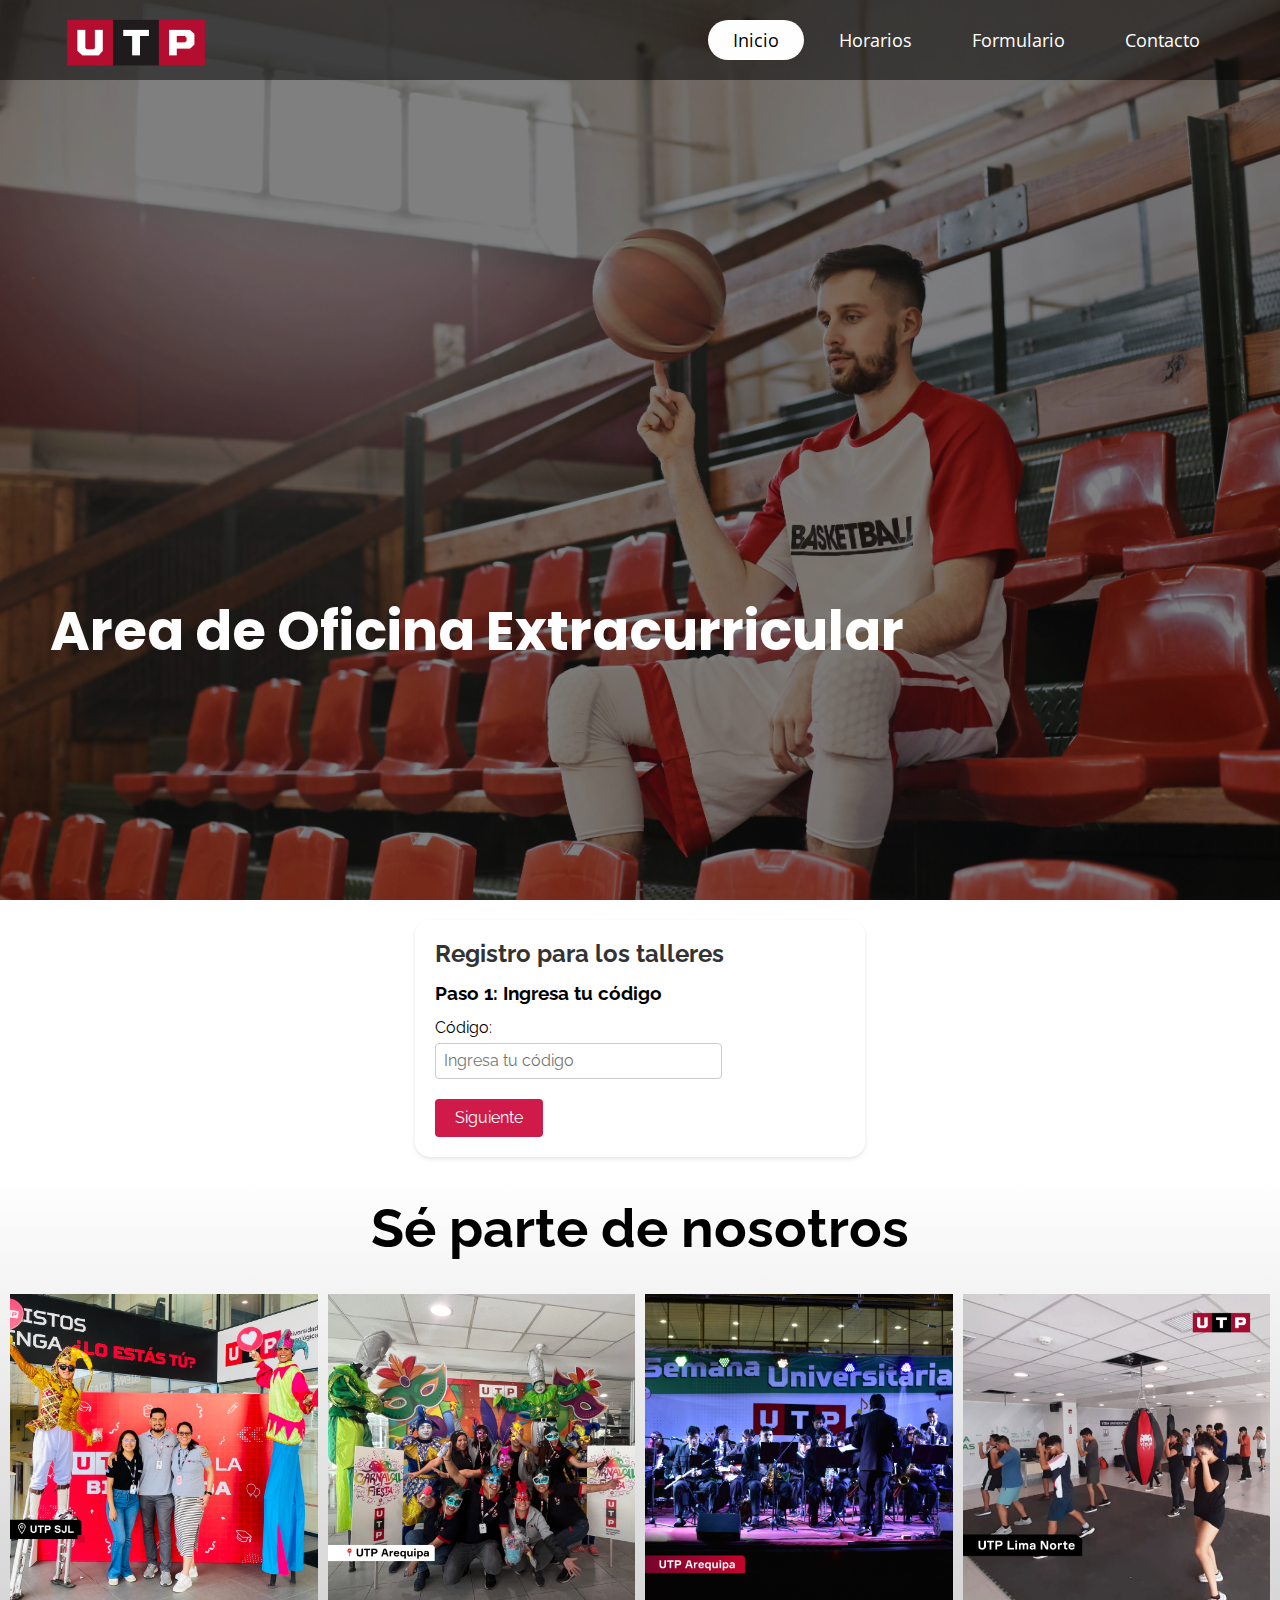
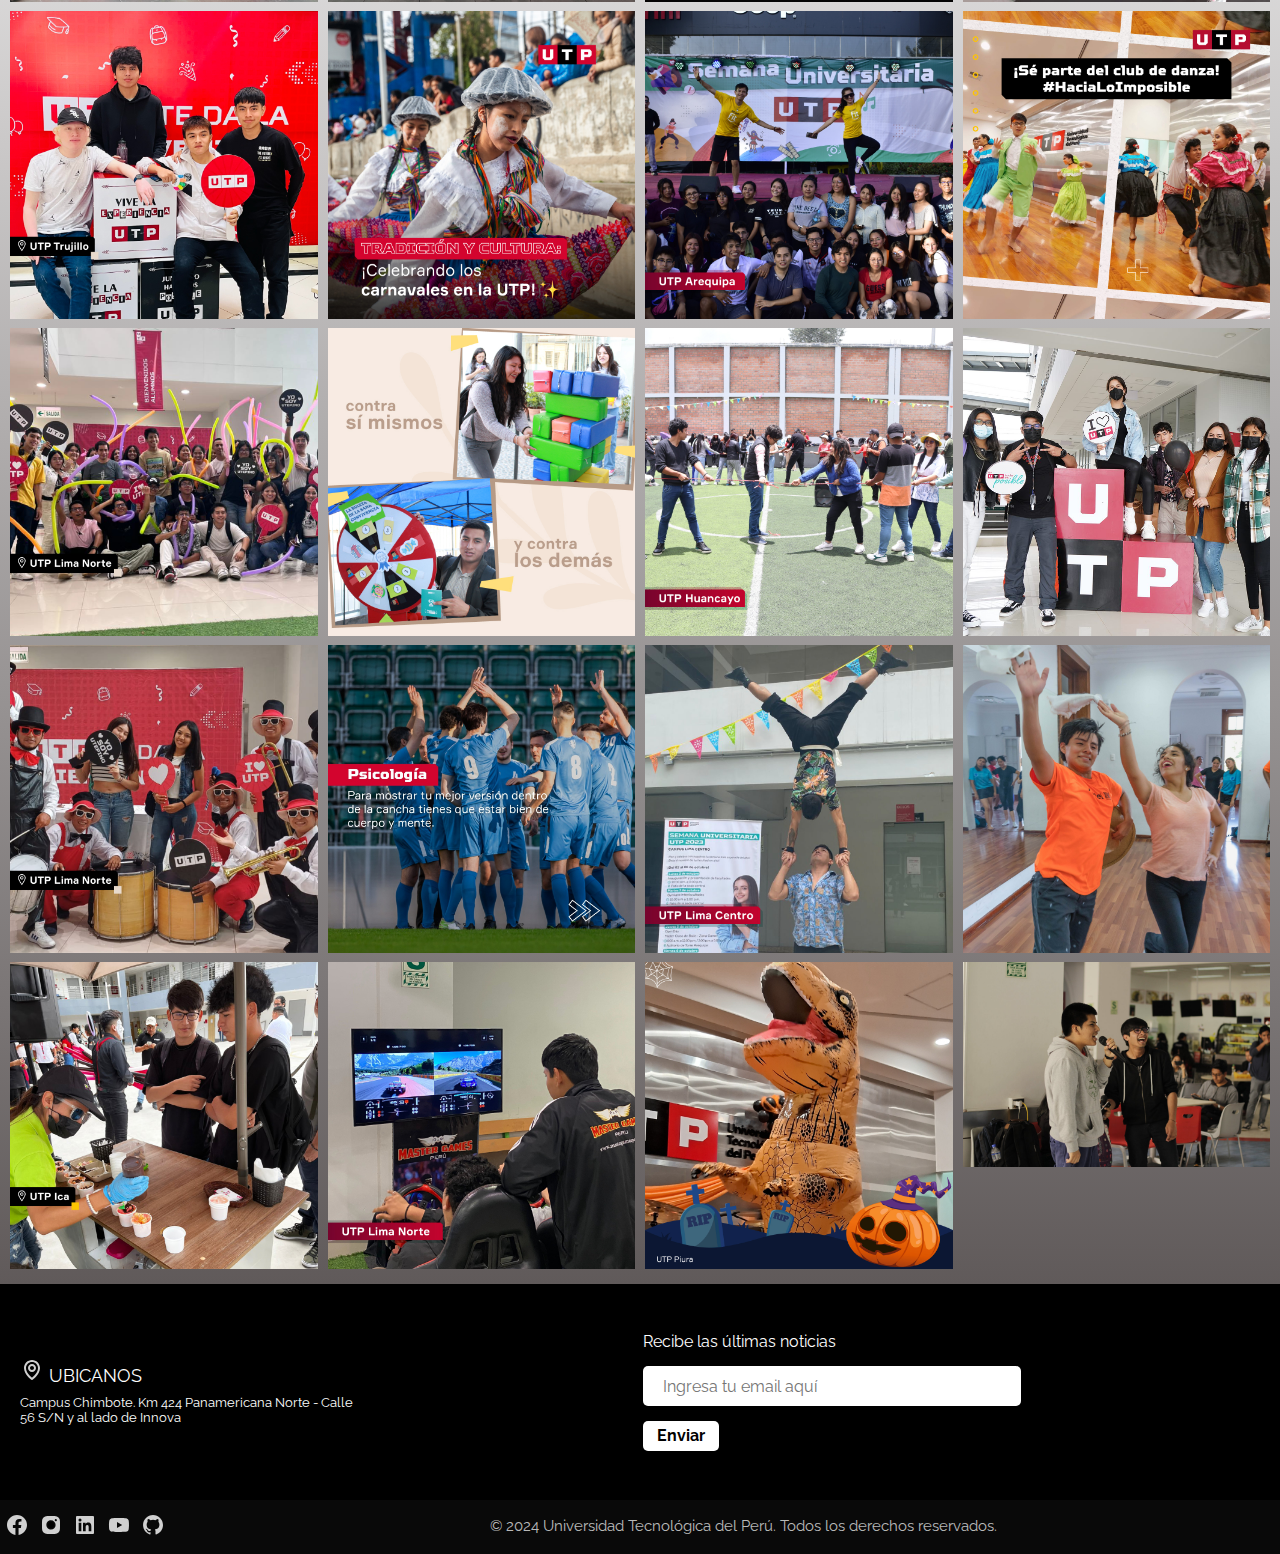
==== formulario.html @ 95f2396d "Galeria" ====
<!DOCTYPE html>
<html lang="es">
  <head>
    <meta charset="UTF-8" />
    <meta name="viewport" content="width=device-width, initial-scale=1.0" />
    <title>Formulario</title>
    <link rel="stylesheet" href="./css/normalize.css" />
    <link rel="stylesheet" href="./css/style.css" />
  </head>
  <body>
    <header>
        <section class="navegacion">
            <div class="logo">
                <img src="img-nav/logo.png" alt="Logo">
            </div>

            <div class="hamburger">
                <div class="line"></div>
                <div class="line"></div>
                <div class="line"></div>
            </div>

            <nav class="nav-bar">
                <ul>
                    <li><a href="" class="active">Inicio</a></li>
                    <li><a href="">Horarios</a></li>
                    <li><a href="">Formulario</a></li>
                    <li><a href="">Contacto</a></li>
                </ul>
        </section>
        <section class="container-titulo">
            <h1 class="portada-titulo">Area de Oficina Extracurricular</h1>
        </section>
    </header>

    <section id="formulario">
      <div class="form-container">
        <h2>Registro para los talleres</h2>
        <form
          id="form"
          action="#"
          method="post"
          onsubmit="event.preventDefault(); alEnviar();"
        >
          <div class="form-step" id="step1">
            <h3>Paso 1: Ingresa tu código</h3>
            <div class="input-container">
              <label for="Codigo">Código:</label>
              <input
                type="text"
                id="Codigo"
                title="Codigo de Estudiante"
                name="Codigo"
                placeholder="Ingresa tu código"
                required
              />
            </div>
            <div class="button-container">
              <!-- Botón de regresar oculto en el primer paso -->
              <button type="button" style="display: none">Regresar</button>
              <button type="button" onclick="siguientePaso(1)">Siguiente</button>
            </div>
          </div>
          <div class="form-step" id="step2">
            <h3>Paso 2: Ingresa tus datos personales</h3>
            <div class="input-container">
              <label for="nombre">Nombre:</label>
              <input
                type="text"
                id="nombre"
                name="Nombre"
                placeholder="Escribe tu nombre"
                required
              />
            </div>
            <div class="input-container">
              <label for="apellido">Apellido:</label>
              <input
                type="text"
                id="apellido"
                name="Apellido"
                placeholder="Escribe tu apellido"
                required
              />
            </div>
            <div class="input-container">
              <label for="numero">Número:</label>
              <input
                type="number"
                name="numero"
                id="numero"
                placeholder="Ejemplo: 999999999"
                required
              />
            </div>
            <div class="button-container">
              <button type="button" onclick="pasoAnterior(2)">Regresar</button>
              <button type="button" onclick="siguientePaso(2)">Siguiente</button>
            </div>
          </div>
          <div class="form-step" id="step3">
            <h3>Paso 3: Selecciona un taller</h3>
            <div class="input-container">
              <label for="taller">Seleccione un taller:</label>
              <select id="taller" name="talleres" required>
                <option value="taller1">Taller Cultural</option>
                <option value="taller2">Taller Deportivo</option>
              </select>
            </div>
            <div class="button-container">
              <button type="button" onclick="pasoAnterior(3)">Regresar</button>
              <button type="submit">Enviar</button>
            </div>
          </div>
          <p id="enviado-msg" class="enviado-msg">
            ¡Formulario enviado correctamente!
          </p>
        </form>
      </div>
    </section>

    <section class="galeria">
        <div class="galeria-titulo">
            <h2>Sé parte de nosotros</h2>
        </div>
        <div class="row">
            <div class="column">
                <img src="./galeria/imagen1.jpg" alt="imagen 1">
                <img src="./galeria/imagen2.jpg" alt="imagen 1">
                <img src="./galeria/imagen3.jpg" alt="imagen 1">
                <img src="./galeria/imagen4.jpg" alt="imagen 1">
                <img src="./galeria/imagen5.jpg" alt="imagen 1">
            </div>
            <div class="column">
                <img src="./galeria/imagen6.jpg" alt="imagen 1">
                <img src="./galeria/imagen7.jpg" alt="imagen 1">
                <img src="./galeria/imagen8.jpg" alt="imagen 1">
                <img src="./galeria/imagen9.jpg" alt="imagen 1">
                <img src="./galeria/imagen10.jpg" alt="imagen 1">
            </div>
            <div class="column">
                <img src="./galeria/imagen11.jpg" alt="imagen 1">
                <img src="./galeria/imagen12.jpg" alt="imagen 1">
                <img src="./galeria/imagen13.jpg" alt="imagen 1">
                <img src="./galeria/imagen14.jpg" alt="imagen 1">
                <img src="./galeria/imagen15.jpg" alt="imagen 1">
            </div>
            <div class="column">
                <img src="./galeria/imagen16.png" alt="imagen 1">
                <img src="./galeria/imagen17.jpg" alt="imagen 1">
                <img src="./galeria/imagen18.jpg" alt="imagen 1">
                <img src="./galeria/imagen19.jpg" alt="imagen 1">
                <img src="./galeria/imagen20.jpg" alt="imagen 1">
            </div>
        </div>
    </section>

    <footer class="footer-utp">
        <div class="footer-seccion1">
            <div class="footer-ubicanos">
                <h2>
                    <img src="./iconos/bx-map.svg" alt="ubicanos-logo">
                    UBICANOS
                </h2>
                <p>
                    Campus Chimbote. Km 424 Panamericana Norte - Calle 56 S/N y al lado de Innova
                </p>
            </div>
            <div class="footer-email">
                <form class="footer-form">
                    <p>Recibe las últimas noticias</p>
                    <input type="email" id="email" placeholder="Ingresa tu email aquí">
                    <button type="submit">Enviar</button>
                </form>
            </div>
        </div>
        <div class="footer-seccion2">
            <div class="footer-iconos">
                <ul>
                    <li><a href=""><img src="./iconos/facebook.svg" alt="icono-facebook"></a></li>
                    <li><a href=""><img src="./iconos/instagram.svg" alt="icono-instagram"></a></li>
                    <li><a href=""><img src="./iconos/linkedin.svg" alt="icono-linkedin"></a></li>
                    <li><a href=""><img src="./iconos/youtube.svg" alt="icono-youtube"></a></li>
                    <li><a href=""><img src="./iconos/github.svg" alt="icono-github"></a></li>
                </ul>
            </div>
            <div class="footer-copy">
                <p>© 2024 Universidad Tecnológica del Perú. Todos los derechos reservados.</p>
            </div>
        </div>
    </footer>
    <script src="./js/form.js"></script>
  </body>
</html>
---- css/style.css ----
@import url("https://fonts.googleapis.com/css2?family=Open+Sans:ital,wght@0,300..800;1,300..800&family=Poppins:ital,wght@0,100;0,200;0,300;0,400;0,500;0,600;0,700;0,800;0,900;1,100;1,200;1,300;1,400;1,500;1,600;1,700;1,800;1,900&family=Raleway:ital,wght@0,100..900;1,100..900&display=swap");

* {
  margin: 0;
  padding: 0;
  box-sizing: border-box;
  list-style: none;
  text-decoration: none;
  font-family: "Raleway", sans-serif;
}

/************************ NAVEGACION *********************************/

header {
  background-image: url(../img-nav/portada.jpg);
  background-size: cover;
  background-position: center;
  box-shadow: inset 0 0 0 1000px rgba(0, 0, 0, 0.5);
  width: 100%;
  height: 100vh;
}

.navegacion {
  width: 100%;
  height: 80px;
  background-color: rgba(0, 0, 0, 0.5);
  display: flex;
  align-items: center;
  justify-content: space-between;
  padding: 0 50px;
}

.navegacion .logo img {
  width: 150px;
  margin-top: 10px;
  margin-left: 10px;
}

.hamburger {
  display: none;
}

.nav-bar ul {
  display: flex;
}

.nav-bar ul li a {
  font-family: "Open Sans", sans-serif;
  display: block;
  color: #fefefe;
  font-size: 18px;
  padding: 10px 25px;
  border-radius: 50px;
  transition: 0.2s;
  margin: 0 5px;
}

.nav-bar ul li a:hover {
  background-color: #fefefe;
  color: black;
}

.nav-bar ul li a.active {
  background-color: #fefefe;
  color: black;
}

/************************ PORTADA *********************************/

.container-titulo {
  width: 100%;
  padding: 520px 50px 0 50px;
}

.portada-titulo {
  font-family: "Poppins", sans-serif;
  color: #fefefe;
  font-size: 54px;
  font-weight: bold;
  margin: 0;
}

/************************ CONOCENOS *********************************/

.conocenos {
  background-color: #151414;
  width: 100%;
  height: 100vh;
}

.conocenos-titulo {
  width: 90%;
  height: 120px;
  color: #fefefe;
  font-size: 54px;
  font-weight: bold;
  margin: 0 auto;
  text-align: center;
  padding: 20px 0;
}

.conocenos-container {
  width: 90%;
  height: calc(100vh - 200px);
  margin: 30px auto 0 auto;
  background-color: #fefefe;
  border-radius: 0 60px 0 0;
  display: flex;
}

.conocenos-image {
  width: 50%;
  height: 100%;
  background-image: url(../img-presentacion/vida.jpg);
  background-size: cover;
  background-position: center;
}

.conocenos-descripcion {
  width: 50%;
  height: 100%;
  border-radius: inherit;
  display: flex;
  flex-direction: column;
  justify-content: space-evenly;
}

.descripcion-container {
  width: 90%;
  max-width: 600px;
  height: 30%;
  max-height: 165px;
  margin: 0 auto;
  position: relative;
  flex-direction: column;
  justify-content: start;
}

.desc-container-1 {
  width: 80%;
  height: 120px;
  margin: 0 auto;
  background-color: #911315;
  border-radius: 0 60px 0 0;
}

.desc-container-1 h3 {
  color: #fefefe;
  font-size: 36px;
  font-weight: bold;
  margin: 0;
  padding: 40px 0;
  text-align: center;
}

.desc-container-2 {
  width: 217px;
  height: 40px;
  background-color: #000000;
  border-radius: 60px 0 0 0;
  position: absolute;
  right: 10px;
  bottom: 25px;
}

.desc-container-2 h4 {
  text-align: center;
  font-size: 24px;
  color: #fefefe;
  padding-top: 8px;
  font-weight: 300;
}

.descripcion-parrafo {
  width: 90%;
  height: 60%;
  margin: 0 auto;
  font-size: 25px;
  text-align: center;
  padding: 040px;
  display: flex;
  align-items: center;
}

/************************ VIDA UTP *********************************/
.vida-utp {
  background-color: #ececec;
  width: 100%;
  height: 100vh;
}

.vida-utp__titulo {
  width: 80%;
  height: 120px;
  color: #000000;
  font-size: 54px;
  font-weight: bold;
  margin: 0 auto;
  text-align: center;
  padding: 20px 0;
}

.vida-utp__container {
  width: 80%;
  height: calc(100vh - 180px);
  margin: 20px auto 0 auto;
  background-color: #fefefe;
  display: flex;
  flex-wrap: wrap;
  flex-grow: 1;
}

.cont-principal {
  flex-basis: 50%;
  height: 50%;
}

.vida-utp__c1 {
  background-image: url(../img-presentacion/futbol.jpg);
  background-size: cover;
  background-position: top;
  display: flex;
  justify-content: center;
  align-items: end;
}

.vida-utp__c2 {
  padding: 0 40px;
  display: flex;
  flex-direction: column;
  justify-content: center;
  align-items: center;
  gap: 20px;
}

.vida-utp__c2 p {
  text-align: center;
  line-height: 1.5;
}

.vida-utp__c2 a {
  background-color: #911315;
  border-radius: 50px;
  color: #fefefe;
  padding: 15px;
}

.vida-utp__c3 {
  padding: 0 40px;
  display: flex;
  flex-direction: column;
  justify-content: center;
  align-items: center;
  gap: 20px;
}

.vida-utp__c3 p {
  text-align: center;
  line-height: 1.5;
}

.vida-utp__c3 a {
  background-color: #000000;
  border-radius: 50px;
  color: #fefefe;
  padding: 15px;
}

.vida-utp__c4 {
  background-image: url(../img-presentacion/estudiantes.jpg);
  background-size: cover;
  background-position: center;
  display: flex;
  justify-content: center;
  align-items: end;
}

.vida-utp__box {
  width: 60%;
  height: 80px;
  background-color: rgba(0, 0, 0, 0.72);
}

.vida-utp__box p {
  color: #fefefe;
  font-weight: bold;
  text-align: center;
  padding: 20px 0;
  text-transform: uppercase;
}

/************************NOTICIAS****************************************/
.noticias{
  background-color: #911315;
  width: 100%;
  height: 70vh;
  display: flex;
  justify-content: center;
  align-items: center;
}

.noticias-container{
  width: 80%;
  height: 80%;
  background-color: #fefefe;
  display: flex;
}

.noticias-texto{
  width: 40%;
  height: 100%;
  padding: 40px;
  display: flex;
  flex-direction: column;
  justify-content: center;
  align-items: center;
  gap: 20px;
}

.noticias-texto h2{
  color: #000000;
  font-size: 36px;
  font-weight: bold;
  text-align: center;
  margin: 0;
}

.noticias-texto p{
  color: #525252;
  font-size: 15px;
  text-align: center;
}

.noticias-slider{
  width: 60%;
  height: 100%;
  display: flex;
  justify-content: center;
  align-items: center;
  overflow: hidden;
  box-shadow: 0 0 10px #a8a8a8;
  overflow: hidden;
}

.slider-container{
  width: 100%;
  height: auto;
  background-color: #13917c;
  animation: slide 8s infinite linear;
}

.slider-container ul{
  display: flex;
  padding: 0;
  width: 200%;
}

.slider-container li{
  list-style: none;
  width: 100%;
}

.slider-container img{
  width: 100%;
  height: 100%;
}

/************************ FOOTER *********************************/

.footer-utp{
  background-color: #000000;
  width: 100%;
  height: 30vh;
}

.footer-seccion1{
  width: 100%;
  height: 80%;
  display: flex;
}

.footer-ubicanos{
  width: 30%;
  height: 100%;
  color: #fefefe;
  display: flex;
  flex-direction: column;
  justify-content: center;
  padding: 0 30px 0 20px;
  gap: 10px;
}

.footer-ubicanos h2{
  font-size: 18px;
  font-weight: 400;
}

.footer-ubicanos p{
  font-size: 13px;
}

.footer-email{
  width: 70%;
  height: 100%;
}

.footer-form{
  margin: 0 auto;
  width: 60%;
  height: 100%;
  display: flex;
  flex-direction: column;
  justify-content: center;
  gap: 15px;
  padding: 0 80px;
}

.footer-form p{
  color: #fefefe;
}

.footer-form input{
  width: 100%;
  height: 40px;
  border: none;
  outline: none;
  border-radius: 5px;
  padding: 0 20px;
}

.footer-form button{
  width: 20%;
  height: 30px;
  border: none;
  outline: none;
  border-radius: 5px;
  background-color: #ffffff;
  color: #000000;
  font-weight: bold;
}

.footer-seccion2{
  width: 100%;
  height: 20%;
  background-color: #090909;
  display: flex;
  align-items: center;
}

.footer-seccion2 ul{
  display: flex;
}

.footer-seccion2 ul li{
  margin: 0 5px;
}

.footer-copy{
  color: #fefefebb;
  font-size: 15px;
  padding-left: 25%;
}

/************************FORMULARIO*********************************/
.body-form {
  font-family: 'Libre Franklin', sans-serif;
  margin: 0;
  padding: 0;
  background-color: #f0f0f0;
  background-image: url('https://api-dev.utpxpedition.com/new-vi-drupal/sites/default/files/home/bg02.jpg');
  background-size: cover;
}

#formulario {
  padding: 20px;
}

.form-container {
  max-width: 450px;
  margin: 0 auto;
  background-color: #fff;
  border-radius: 15px;
  padding: 20px;
  box-shadow: 0 2px 4px rgba(0, 0, 0, 0.1);
}

.form-container h2 {
  color: #333;
  margin-bottom: 15px;
}

.form-step {
  display: none;
}

.form-step h3{
  margin-bottom: 15px;
}

.input-container {
  margin-bottom: 20px;
}

.input-container label {
  display: block;
  margin-bottom: 5px;
}

.input-container input[type="text"],
.input-container input[type="number"],
select {
  width: 70%;
  padding: 8px;
  border: 1px solid #ccc;
  border-radius: 4px;
  box-sizing: border-box;
}

.button-container button {
  background-color: #D01A49;
  color: #fff;
  border: none;
  padding: 10px 20px;
  border-radius: 4px;
  cursor: pointer;
}

.button-container button:hover {
  background-color: #d7c1a3;
  color : #000000;
}

.form-step:first-child {
  display: block;
}

/* Mostrar el mensaje de enviado */
#enviado-msg {
  display: none;
  color: rgb(49, 155, 0);
  font-weight: bold;
  margin-top: 20px;
}

.imagen-debajo {
  display: block;
  margin-top: 20px;
  float: left; 
  clear: both; 
  width: 420px;
  height: auto;
}

/***********************GALERIA*********************************/
.galeria{
  background: linear-gradient(to bottom, white, rgb(96, 90, 90));
}

.galeria-titulo{
  color: #000000;
  font-size: 36px;
  font-weight: bold;
  text-align: center;
  margin: 0;
  padding: 20px 0;

}

.column img{
  width: 100%;
  margin-top: 5px;
}

.row{
  display: flex;
  flex-wrap: wrap;
  padding: 5px;
}

.column{
  flex: 25%;
  padding: 5px;
}

/************************ MEDIA QUERIES *********************************/

@media screen and (max-width: 1320px) {
  .navegacion {
    padding: 0 50px;
  }

  .desc-container-1 h3 {
    font-size: 30px;
  }

  .desc-container-2 h4 {
    font-size: 20px;
  }

  .descripcion-parrafo {
    font-size: 20px;
  }

  .desc-container-1 {
    height: 100px;
  }

  .desc-container-2 {
    height: 35px;
    bottom: 35px;
  }
}

@media screen and (max-width: 1100px) {
  .navegacion {
    padding: 0 30px;
  }

  .portada-titulo {
    font-size: 45px;
  }

  .conocenos-image {
    display: none;
  }

  .conocenos-descripcion {
    flex-grow: 1;
  }

  .conocenos-container {
    background-image: url(../img-presentacion/vida.jpg);
    background-size: cover;
    background-position: center;
    box-shadow: inset 0 0 0 1000px rgba(0, 0, 0, 0.4);
  }

  .desc-container-1 {
    background-color: #dddddd;
  }

  .desc-container-1 h3 {
    color: #000000;
  }

  .descripcion-parrafo {
    color: #ffffff;
    font-weight: 500;
    line-height: 1.5;
    background-color: rgba(0, 0, 0, 0.6);
    height: 40%;
  }
}

@media screen and (max-width: 900px) {
  .hamburger {
    display: block;
    cursor: pointer;
  }

  .hamburger .line {
    width: 30px;
    height: 3px;
    background-color: #fefefe;
    margin: 6px 0;
  }

  .nav-bar {
    height: 0;
    position: absolute;
    top: 80px;
    left: 0;
    right: 0;
    width: 100vw;
    background-color: #11101b;
    transition: 0.2s;
    overflow: hidden;
  }

  .nav-bar.active {
    height: 450px;
  }

  .nav-bar ul {
    display: block;
    width: fit-content;
    margin: 80px auto 0 auto;
    text-align: center;
    transition: 0.5s;
    opacity: 0;
  }

  .nav-bar.active ul {
    opacity: 1;
  }

  .nav-bar ul li a {
    margin-bottom: 12px;
  }

  .portada-titulo {
    font-size: 36px;
    text-align: center;
    margin: 0;
  }

  .vida-utp__box p {
    font-size: 13px;
  }

  .vida-utp {
    height: 100%;
    min-height: 200vh;
    padding-bottom: 50px;
  }

  .vida-utp__container {
    display: flex;
    flex-direction: column;
    flex-wrap: nowrap;
    background-color: #ececec;
    min-height: 100vh;
  }

  .vida-utp__container div:nth-child(1) {
    order: 1;
    height: 400px;
  }
  .vida-utp__box {
    max-height: 80px;
    margin-top: 300px;
  }
  .vida-utp__container div:nth-child(2) {
    order: 2;
    background-color: white;
    height: 60%;
    padding: 50px 0;
  }
  .vida-utp__container div:nth-child(3) {
    order: 4;
    background-color: white;
    height: 60%;
    padding: 40px 0;
  }
  .vida-utp__container div:nth-child(4) {
    order: 3;
    margin-top: 50px;
  }

  .column{
    flex: 50%;
  }
}

@media screen and (max-width: 768px) {
  .portada-titulo {
    font-size: 26px;
    margin: 0;
    text-align: center;
  }

  .conocenos-titulo {
    font-size: 45px;
    padding: 40px 0;
  }

  .descripcion-parrafo {
    font-size: 18px;
  }
}

@media screen and (max-width: 600px) {
  .form-container {
      padding: 10px;
  }

  .input-container {
      margin-bottom: 15px;
  }

  .button-container {
    display: flex;
      width: 70px;
      gap: 15px;

  }
}

@media screen and (max-width: 412px) {
  
  header {
    background-position: calc(50% - 50px) center;
  }

  .navegacion .logo img {
    width: 120px;
  }

  .navegacion {
    padding: 0 20px;
  }

  .portada-titulo {
    font-size: 35px;
  }

  .container-titulo {
    padding: 350px 25px;
  }

  .conocenos-titulo {
    font-size: 30px;
    height: 100px;
  }

  .descripcion-parrafo {
    min-height: 350px;
  }

  .desc-container-1 {
    height: 90px;
  }

  .desc-container-1 h3 {
    font-size: 20px;
  }

  .desc-container-2 {
    bottom: 45px;
    width: 150px;
  }

  .column{
    flex: 100%;
  }

  /* 
  .conocenos-container {
    width: 90%;
    height: calc(100vh - 200px);
    margin: 30px auto 0 auto;
    background-color: #fefefe;
    border-radius: 0 60px 0 0;
    display: flex;
  }
  
  .conocenos-image {
    width: 50%;
    height: 100%;
    background-image: url(img-presentacion/vida.jpg);
    background-size: cover;
    background-position: center;
  }
  
  .conocenos-descripcion {
    width: 50%;
    height: 100%;
    border-radius: inherit;
    display: flex;
    flex-direction: column;
    justify-content: space-evenly;
  }
  
  .descripcion-container {
    width: 90%;
    max-width: 600px;
    height: 30%;
    max-height: 165px;
    margin: 0 auto;
    position: relative;
    flex-direction: column;
    justify-content: start;
  }
  
  .desc-container-1 {
    width: 80%;
    height: 120px;
    margin: 0 auto;
    background-color: #911315;
    border-radius: 0 60px 0 0;
  }
  
  .desc-container-1 h3 {
    color: #fefefe;
    font-size: 36px;
    font-weight: bold;
    margin: 0;
    padding: 40px 0;
    text-align: center;
  }
  
  .desc-container-2 {
    width: 217px;
    height: 40px;
    background-color: #000000;
    border-radius: 60px 0 0 0;
    position: absolute;
    right: 10px;
    bottom: 25px;
  }
  
  .desc-container-2 h4 {
    text-align: center;
    font-size: 24px;
    color: #fefefe;
    padding-top: 8px;
    font-weight: 300;
  }
  
  .descripcion-parrafo {
    width: 90%;
    height: 60%;
    margin: 0 auto;
    font-size: 25px;
    text-align: center;
    padding: 040px;
    display: flex;
    align-items: center;
  } */
}

@keyframes slide {
  0% {margin-left: 0%;}
  45% {margin-left: 0%;}

  50% {margin-left: -200%;}
  95% {margin-left: -200%;}
}
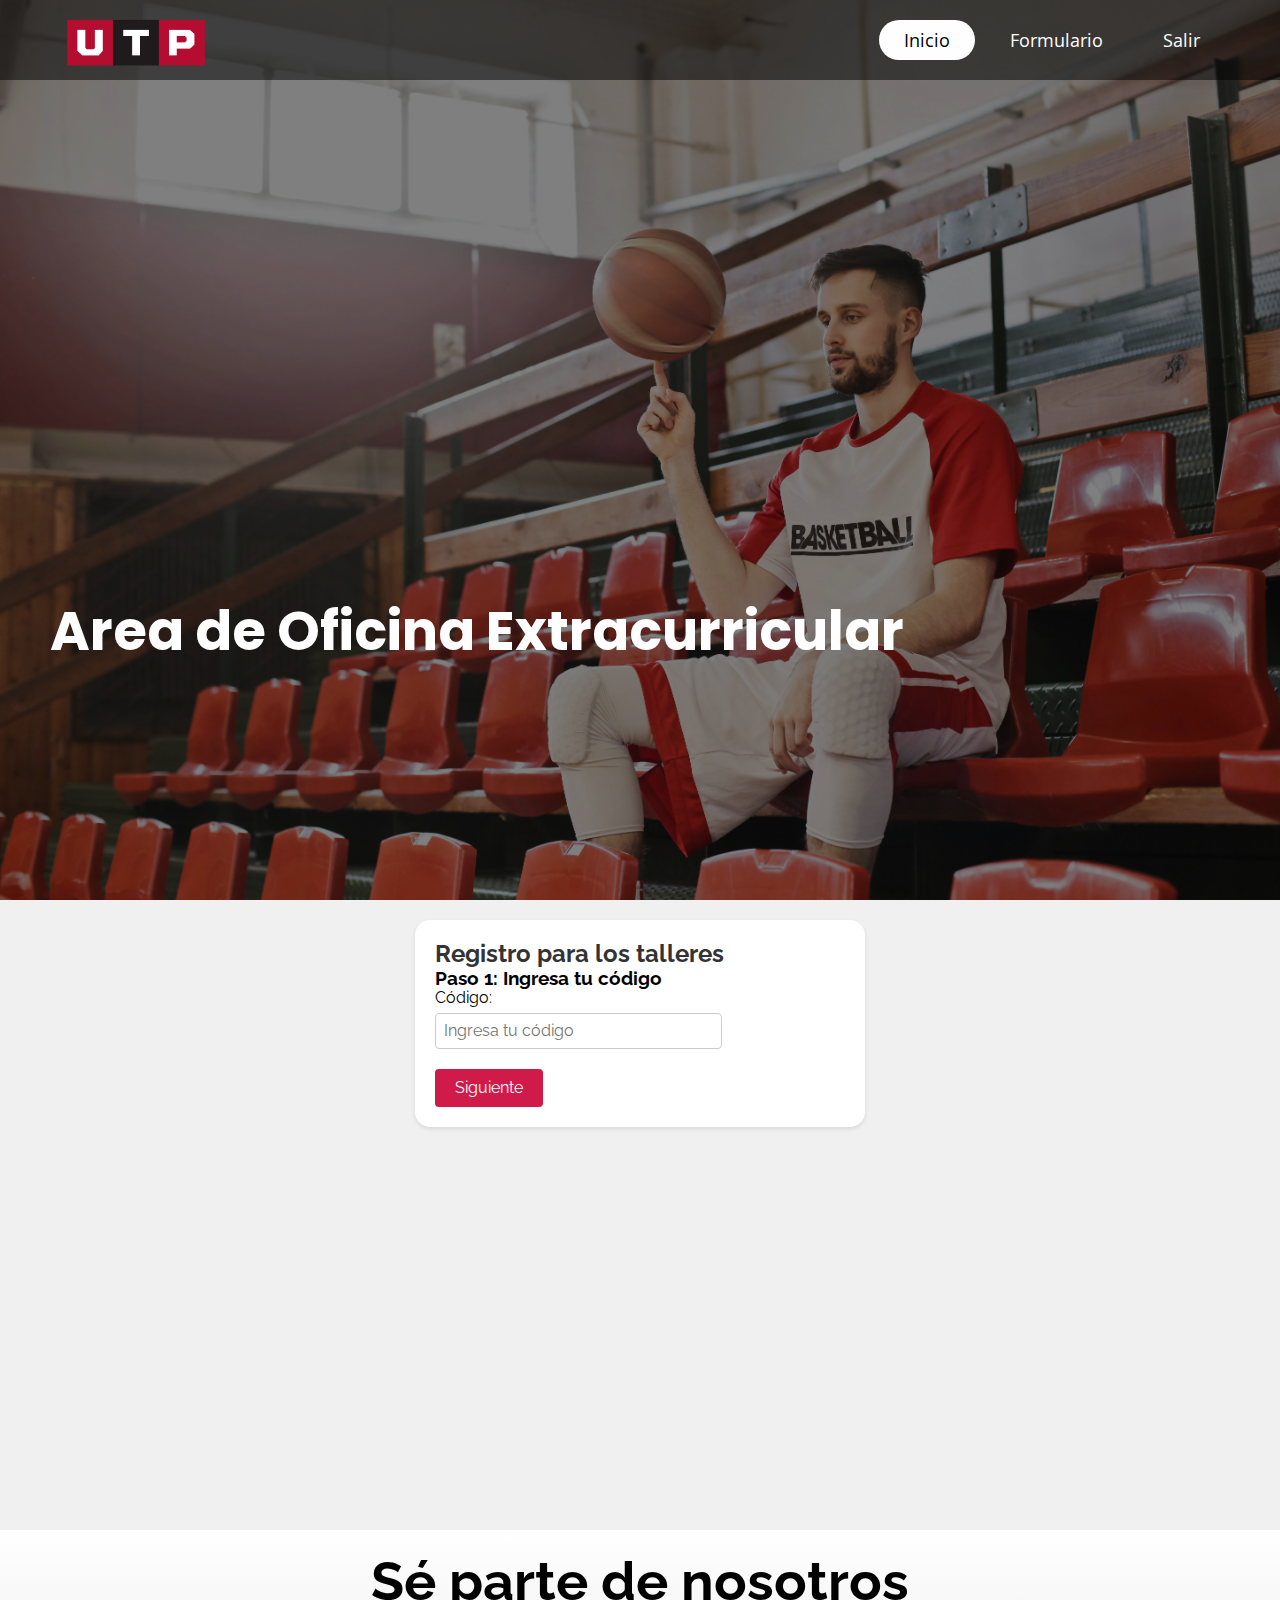
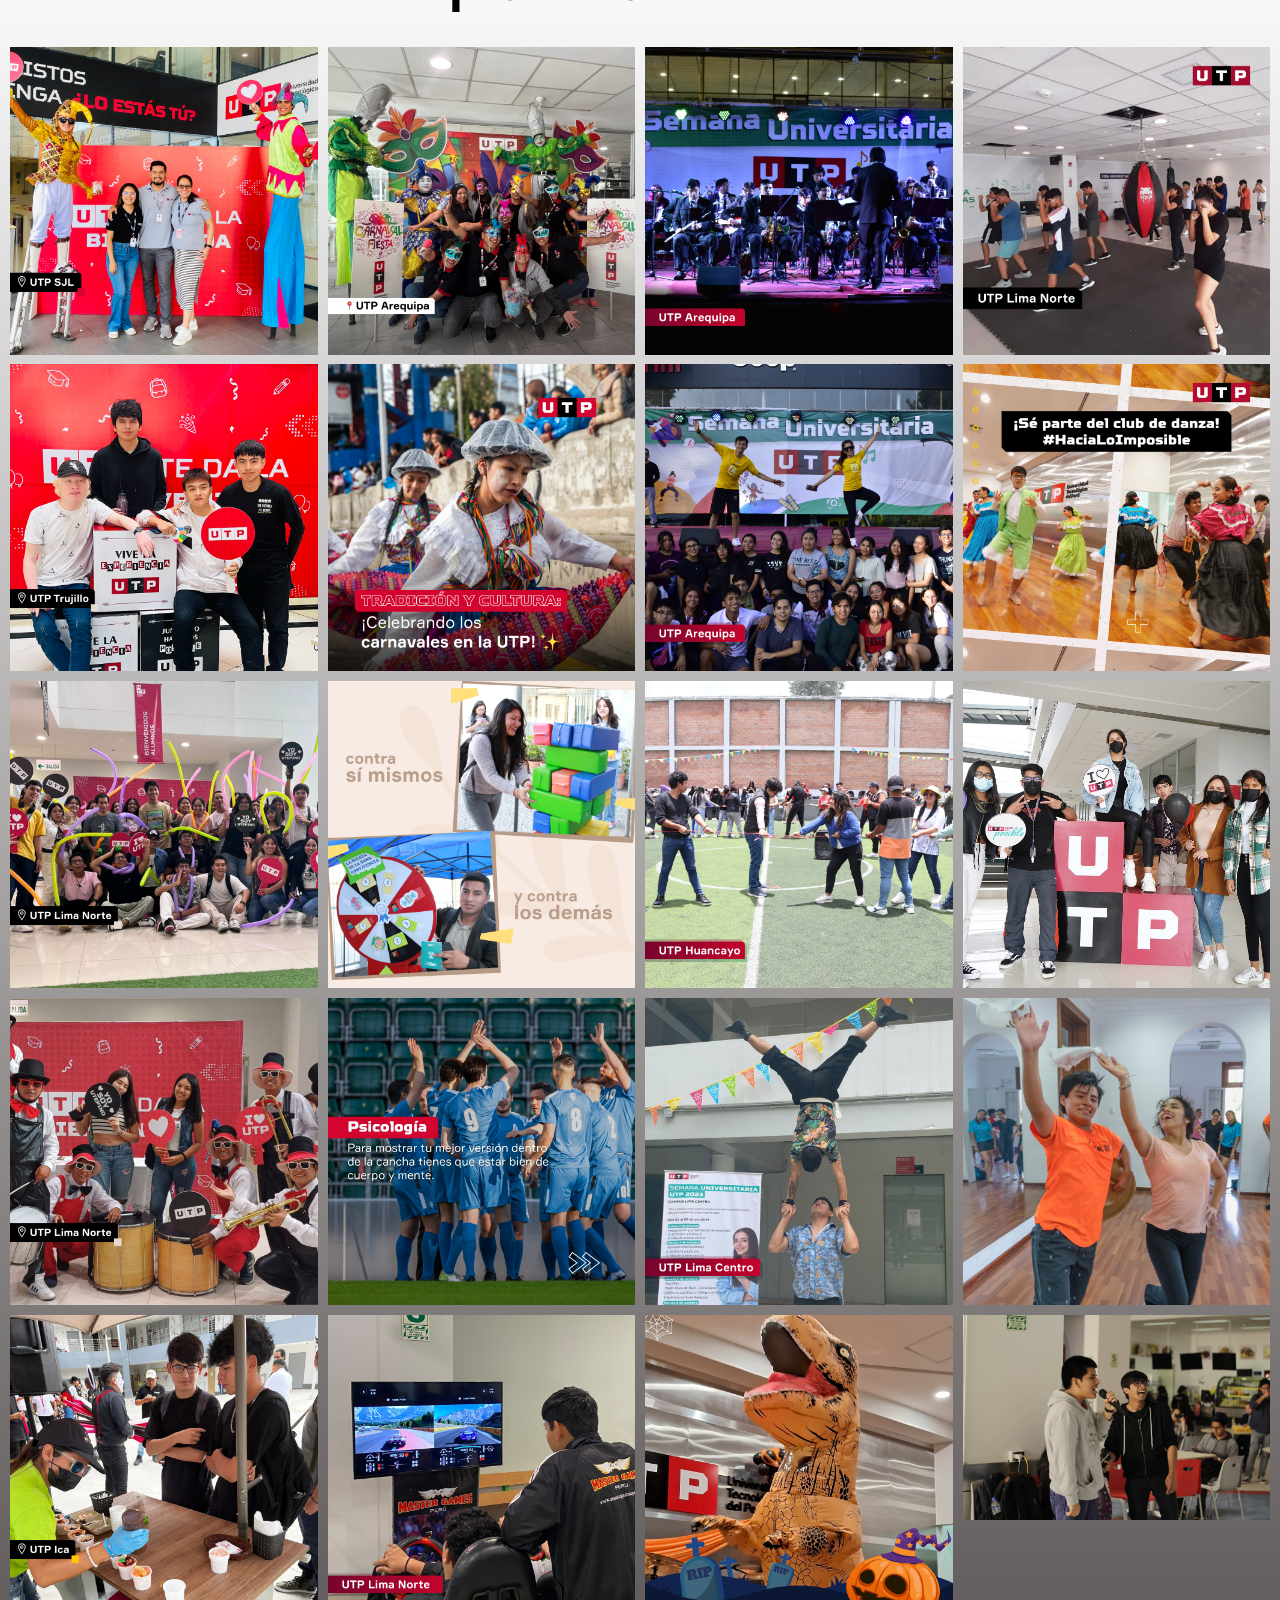
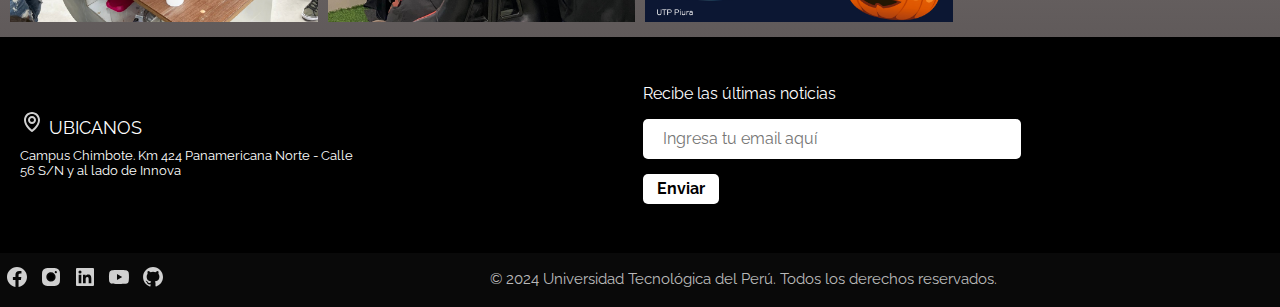
==== commit 32579aea: "Avance Nro 3" ====
--- a/formulario.html
+++ b/formulario.html
@@ -9,116 +9,96 @@
   </head>
   <body>
     <header>
-        <section class="navegacion">
-            <div class="logo">
-                <img src="img-nav/logo.png" alt="Logo">
-            </div>
+      <section class="navegacion">
+          <div class="logo">
+              <img src="img-nav/logo.png" alt="Logo">
+          </div>
 
-            <div class="hamburger">
-                <div class="line"></div>
-                <div class="line"></div>
-                <div class="line"></div>
-            </div>
+          <div class="hamburger">
+              <div class="line"></div>
+              <div class="line"></div>
+              <div class="line"></div>
+          </div>
 
-            <nav class="nav-bar">
-                <ul>
-                    <li><a href="" class="active">Inicio</a></li>
-                    <li><a href="">Horarios</a></li>
-                    <li><a href="">Formulario</a></li>
-                    <li><a href="">Contacto</a></li>
-                </ul>
-        </section>
-        <section class="container-titulo">
-            <h1 class="portada-titulo">Area de Oficina Extracurricular</h1>
-        </section>
+          <nav class="nav-bar">
+              <ul>
+                  <li><a href="principal.html" class="active">Inicio</a></li>
+                  <li><a href="formulario.html">Formulario</a></li>
+                  <li><a href="index.html">Salir</a></li>
+              </ul>
+      </section>
+      <section class="container-titulo">
+          <h1 class="portada-titulo">Area de Oficina Extracurricular</h1>
+      </section>
     </header>
-
-    <section id="formulario">
-      <div class="form-container">
-        <h2>Registro para los talleres</h2>
-        <form
-          id="form"
-          action="#"
-          method="post"
-          onsubmit="event.preventDefault(); alEnviar();"
-        >
-          <div class="form-step" id="step1">
-            <h3>Paso 1: Ingresa tu código</h3>
-            <div class="input-container">
-              <label for="Codigo">Código:</label>
-              <input
-                type="text"
-                id="Codigo"
-                title="Codigo de Estudiante"
-                name="Codigo"
-                placeholder="Ingresa tu código"
-                required
-              />
-            </div>
-            <div class="button-container">
-              <!-- Botón de regresar oculto en el primer paso -->
-              <button type="button" style="display: none">Regresar</button>
-              <button type="button" onclick="siguientePaso(1)">Siguiente</button>
-            </div>
+    <section class="formulario-registro">
+      <section id="formulario">
+          <div class="form-container">
+              <h2>Registro para los talleres</h2>
+              <form id="form" action="#" method="post" onsubmit="event.preventDefault(); validarFormulario();">
+                  <div class="form-step" id="step1">
+                      <h3>Paso 1: Ingresa tu código</h3>
+                      <div class="input-container">
+                          <label for="Codigo">Código:</label>
+                          <input type="text" id="Codigo" title="Código de Estudiante" name="Codigo" placeholder="Ingresa tu código" required>
+                          <span class="error-msg" id="errorCodigo"></span>
+                      </div>
+                      <div class="button-container">
+                          <button type="button" style="display: none;">Regresar</button>
+                          <button type="button" onclick="nextStep(1)">Siguiente</button>
+                      </div>
+                  </div>
+                  <div class="form-step" id="step2">
+                      <h3>Paso 2: Ingresa tus datos personales</h3>
+                      <div class="input-container">
+                          <label for="nombre">Nombre:</label>
+                          <input type="text" id="nombre" name="Nombre" placeholder="Escribe tu nombre" required>
+                          <span class="error-msg" id="errorNombre"></span>
+                      </div>
+                      <div class="input-container">
+                          <label for="apellido">Apellido:</label>
+                          <input type="text" id="apellido" name="Apellido" placeholder="Escribe tu apellido" required>
+                          <span class="error-msg" id="errorApellido"></span>
+                      </div>
+                      <div class="input-container">
+                          <label for="numero">Número:</label>
+                          <input type="text" name="numero" id="numero" placeholder="Ejemplo: 999999999" required>
+                          <span class="error-msg" id="errorNumero"></span>
+                      </div>
+                      <div class="button-container">
+                          <button type="button" onclick="previousStep(2)">Regresar</button>
+                          <button type="button" onclick="nextStep(2)">Siguiente</button>
+                      </div>
+                  </div>
+                  <div class="form-step" id="step3">
+                      <h3>Paso 3: Selecciona un taller</h3>
+                      <div class="input-container">
+                          <label for="taller">Seleccione un taller:</label>
+                          <select id="taller" name="talleres" required>
+                              <option value="taller1">Taller Cultural</option>
+                              <option value="taller2">Taller Deportivo</option>
+                          </select>
+                      </div>
+                      <div class="button-container">
+                          <button type="button" onclick="previousStep(3)">Regresar</button>
+                          <button type="submit">Enviar</button>
+                      </div>
+                  </div>
+              </form>
+              <p id="enviado-msg" class="enviado-msg" style="display:none;"><b>¡Formulario enviado correctamente!</b></p>
+              <div id="resumen" class="resumen" style="display:none;">
+                  <h3>Resumen de la Información</h3>
+                  <p><strong>Código:</strong> <span id="resumenCodigo"></span></p>
+                  <p><strong>Nombre:</strong> <span id="resumenNombre"></span></p>
+                  <p><strong>Correo:</strong> <span id="resumenCorreo"></span></p>
+                  <p><strong>Número:</strong> <span id="resumenNumero"></span></p>
+                  <p><strong>Taller:</strong> <span id="resumenTaller"></span></p>
+                  <p>Se enviará más información al correo.</p>
+              </div>
           </div>
-          <div class="form-step" id="step2">
-            <h3>Paso 2: Ingresa tus datos personales</h3>
-            <div class="input-container">
-              <label for="nombre">Nombre:</label>
-              <input
-                type="text"
-                id="nombre"
-                name="Nombre"
-                placeholder="Escribe tu nombre"
-                required
-              />
-            </div>
-            <div class="input-container">
-              <label for="apellido">Apellido:</label>
-              <input
-                type="text"
-                id="apellido"
-                name="Apellido"
-                placeholder="Escribe tu apellido"
-                required
-              />
-            </div>
-            <div class="input-container">
-              <label for="numero">Número:</label>
-              <input
-                type="number"
-                name="numero"
-                id="numero"
-                placeholder="Ejemplo: 999999999"
-                required
-              />
-            </div>
-            <div class="button-container">
-              <button type="button" onclick="pasoAnterior(2)">Regresar</button>
-              <button type="button" onclick="siguientePaso(2)">Siguiente</button>
-            </div>
-          </div>
-          <div class="form-step" id="step3">
-            <h3>Paso 3: Selecciona un taller</h3>
-            <div class="input-container">
-              <label for="taller">Seleccione un taller:</label>
-              <select id="taller" name="talleres" required>
-                <option value="taller1">Taller Cultural</option>
-                <option value="taller2">Taller Deportivo</option>
-              </select>
-            </div>
-            <div class="button-container">
-              <button type="button" onclick="pasoAnterior(3)">Regresar</button>
-              <button type="submit">Enviar</button>
-            </div>
-          </div>
-          <p id="enviado-msg" class="enviado-msg">
-            ¡Formulario enviado correctamente!
-          </p>
-        </form>
-      </div>
-    </section>
-
+      </section>
+  </section>
+  </section>
     <section class="galeria">
         <div class="galeria-titulo">
             <h2>Sé parte de nosotros</h2>
@@ -177,11 +157,11 @@
         <div class="footer-seccion2">
             <div class="footer-iconos">
                 <ul>
-                    <li><a href=""><img src="./iconos/facebook.svg" alt="icono-facebook"></a></li>
-                    <li><a href=""><img src="./iconos/instagram.svg" alt="icono-instagram"></a></li>
-                    <li><a href=""><img src="./iconos/linkedin.svg" alt="icono-linkedin"></a></li>
-                    <li><a href=""><img src="./iconos/youtube.svg" alt="icono-youtube"></a></li>
-                    <li><a href=""><img src="./iconos/github.svg" alt="icono-github"></a></li>
+                    <li><a href="https://www.facebook.com/UTP.Peru" target="_blank"><img src="./iconos/facebook.svg" alt="icono-facebook"></a></li>
+                    <li><a href="https://www.instagram.com/universidadutp/?hl=es" target="_blank"><img src="./iconos/instagram.svg" alt="icono-instagram"></a></li>
+                    <li><a href="https://pe.linkedin.com/school/utp-universidad-tecnologica-del-peru/" target="_blank"><img src="./iconos/linkedin.svg" alt="icono-linkedin"></a></li>
+                    <li><a href="https://www.youtube.com/channel/UCLQEBv7WN0SgOFD_nRLraRQ" target="_blank"><img src="./iconos/youtube.svg" alt="icono-youtube"></a></li>
+                    <li><a href="https://github.com/AndreeBermudez" target="_blank"><img src="./iconos/github.svg" alt="icono-github"></a></li>
                 </ul>
             </div>
             <div class="footer-copy">
@@ -189,6 +169,7 @@
             </div>
         </div>
     </footer>
+    <script src="./js/script.js"></script>
     <script src="./js/form.js"></script>
   </body>
 </html>
--- a/css/style.css
+++ b/css/style.css
@@ -182,6 +182,154 @@
   align-items: center;
 }
 
+.active {
+  height: 100%;
+}
+
+/************************ FAQ *********************************/
+.FAQ {
+  background-color: #fefefe;
+  width: 100%;
+  height: auto;
+  padding: 3%;
+}
+
+.FAQ-header {
+  background-image: linear-gradient(rgba(0, 0, 0, 0.7), rgba(0, 0, 0, 0.7)),
+    url(../img-nav/search.jpg);
+  background-position: top center;
+  background-repeat: no-repeat;
+  background-size: cover;
+  display: flex;
+  flex-direction: column;
+  align-items: center;
+  padding: 5% 3%;
+  border-radius: 30px;
+  max-height: 380px;
+  color: #fefefe;
+}
+
+.FAQ-titulo {
+  font-size: 48px;
+  letter-spacing: 1.5px;
+}
+
+.FAQ-desc {
+  font-size: 18px;
+  letter-spacing: 1px;
+  text-align: center;
+}
+
+.search {
+  width: 60%;
+  height: 50px;
+  background-color: #fefefe;
+  margin-top: 5%;
+  border-radius: 30px;
+  display: flex;
+  justify-content: space-between;
+  padding: 5px;
+}
+
+.search input {
+  width: 80%;
+  height: 100%;
+  padding: 1% 3%;
+  background-color: transparent;
+  outline: none;
+  border: none;
+}
+
+.search button {
+  width: 20%;
+  min-width: 100px;
+  height: 100%;
+  background-color: #000000;
+  color: #fefefe;
+  border: none;
+  border-radius: 30px;
+}
+
+.search button:hover {
+  background-color: #595757;
+}
+
+.FAQ-acordeon {
+  width: 100%;
+  display: flex;
+  flex-wrap: wrap;
+  align-items: flex-start;
+  padding: 3%;
+}
+
+.FAQ-name {
+  flex: 0.5;
+  padding: 2% 2% 0 0;
+}
+
+.FAQ-name h1 {
+  padding: 5% 0 0 0;
+  font-size: 40px;
+  letter-spacing: 2px;
+}
+
+.FAQ-name img {
+  width: 100%;
+  max-width: 100px;
+}
+
+.FAQ-box {
+  flex: 1;
+  min-width: 320px;
+  padding: 2% 0 4% 4%;
+  border-left: 2px solid #000000;
+}
+
+.FAQ-wrapper {
+  width: 100%;
+  padding: 1.5rem;
+  border-bottom: 1px solid #000000;
+}
+
+.FAQ-title {
+  display: block;
+  position: relative;
+  width: 100%;
+  letter-spacing: 1.2;
+  font-size: 24px;
+  font-weight: 600;
+  color: #000000;
+}
+
+.FAQ-title::after {
+  width: 10px;
+  height: 10px;
+  content: "";
+  float: right;
+  border-style: solid;
+  border-width: 2px 2px 0 0;
+  transform: rotate(135deg);
+  transition: 0.4s ease-in-out;
+}
+
+.FAQ-detail {
+  line-height: 2;
+  letter-spacing: 1px;
+  max-height: 0;
+  overflow: hidden;
+  transition: 0.3s ease-in-out;
+  font-size: 14px;
+}
+
+.FAQ-trigger {
+  display: none;
+}
+
+.FAQ-trigger:checked + .FAQ-title::after {
+  transform: rotate(-45deg);
+  transition: 0.4s ease-in-out;
+}
+
 /************************ VIDA UTP *********************************/
 .vida-utp {
   background-color: #ececec;
@@ -290,7 +438,7 @@
 }
 
 /************************NOTICIAS****************************************/
-.noticias{
+.noticias {
   background-color: #911315;
   width: 100%;
   height: 70vh;
@@ -299,14 +447,14 @@
   align-items: center;
 }
 
-.noticias-container{
+.noticias-container {
   width: 80%;
   height: 80%;
   background-color: #fefefe;
   display: flex;
 }
 
-.noticias-texto{
+.noticias-texto {
   width: 40%;
   height: 100%;
   padding: 40px;
@@ -317,21 +465,21 @@
   gap: 20px;
 }
 
-.noticias-texto h2{
+.noticias-texto h2 {
   color: #000000;
-  font-size: 36px;
+  font-size: 30px;
   font-weight: bold;
   text-align: center;
   margin: 0;
 }
 
-.noticias-texto p{
+.noticias-texto p {
   color: #525252;
   font-size: 15px;
   text-align: center;
 }
 
-.noticias-slider{
+.noticias-slider {
   width: 60%;
   height: 100%;
   display: flex;
@@ -342,44 +490,44 @@
   overflow: hidden;
 }
 
-.slider-container{
+.slider-container {
   width: 100%;
   height: auto;
   background-color: #13917c;
   animation: slide 8s infinite linear;
 }
 
-.slider-container ul{
+.slider-container ul {
   display: flex;
   padding: 0;
   width: 200%;
 }
 
-.slider-container li{
+.slider-container li {
   list-style: none;
   width: 100%;
 }
 
-.slider-container img{
+.slider-container img {
   width: 100%;
   height: 100%;
 }
 
 /************************ FOOTER *********************************/
 
-.footer-utp{
+.footer-utp {
   background-color: #000000;
   width: 100%;
   height: 30vh;
 }
 
-.footer-seccion1{
+.footer-seccion1 {
   width: 100%;
   height: 80%;
   display: flex;
 }
 
-.footer-ubicanos{
+.footer-ubicanos {
   width: 30%;
   height: 100%;
   color: #fefefe;
@@ -390,21 +538,21 @@
   gap: 10px;
 }
 
-.footer-ubicanos h2{
+.footer-ubicanos h2 {
   font-size: 18px;
   font-weight: 400;
 }
 
-.footer-ubicanos p{
+.footer-ubicanos p {
   font-size: 13px;
 }
 
-.footer-email{
+.footer-email {
   width: 70%;
   height: 100%;
 }
 
-.footer-form{
+.footer-form {
   margin: 0 auto;
   width: 60%;
   height: 100%;
@@ -415,11 +563,11 @@
   padding: 0 80px;
 }
 
-.footer-form p{
+.footer-form p {
   color: #fefefe;
 }
 
-.footer-form input{
+.footer-form input {
   width: 100%;
   height: 40px;
   border: none;
@@ -428,7 +576,7 @@
   padding: 0 20px;
 }
 
-.footer-form button{
+.footer-form button {
   width: 20%;
   height: 30px;
   border: none;
@@ -439,7 +587,7 @@
   font-weight: bold;
 }
 
-.footer-seccion2{
+.footer-seccion2 {
   width: 100%;
   height: 20%;
   background-color: #090909;
@@ -447,28 +595,28 @@
   align-items: center;
 }
 
-.footer-seccion2 ul{
-  display: flex;
-}
-
-.footer-seccion2 ul li{
+.footer-seccion2 ul {
+  display: flex;
+}
+
+.footer-seccion2 ul li {
   margin: 0 5px;
 }
 
-.footer-copy{
+.footer-copy {
   color: #fefefebb;
   font-size: 15px;
   padding-left: 25%;
 }
 
 /************************FORMULARIO*********************************/
-.body-form {
+.formulario-registro {
   font-family: 'Libre Franklin', sans-serif;
-  margin: 0;
-  padding: 0;
   background-color: #f0f0f0;
   background-image: url('https://api-dev.utpxpedition.com/new-vi-drupal/sites/default/files/home/bg02.jpg');
   background-size: cover;
+  width: 100%;
+  height: 70vh;
 }
 
 #formulario {
@@ -486,15 +634,10 @@
 
 .form-container h2 {
   color: #333;
-  margin-bottom: 15px;
 }
 
 .form-step {
   display: none;
-}
-
-.form-step h3{
-  margin-bottom: 15px;
 }
 
 .input-container {
@@ -508,7 +651,7 @@
 
 .input-container input[type="text"],
 .input-container input[type="number"],
-select {
+.input-container select {
   width: 70%;
   padding: 8px;
   border: 1px solid #ccc;
@@ -534,13 +677,6 @@
   display: block;
 }
 
-/* Mostrar el mensaje de enviado */
-#enviado-msg {
-  display: none;
-  color: rgb(49, 155, 0);
-  font-weight: bold;
-  margin-top: 20px;
-}
 
 .imagen-debajo {
   display: block;
@@ -551,33 +687,84 @@
   height: auto;
 }
 
+.error-msg {
+  display: none;
+  color: red;
+  font-size: 0.9em;
+  margin-top: 0.5em;
+  background-color: #ffe6e6;
+  padding: 0.5em 1em;
+  border-radius: 5px;
+  box-shadow: 0 2px 4px rgba(0, 0, 0, 0.1);
+}
+
+.enviado-msg {
+  display: none;
+  color: green;
+  font-size: 1.1em;
+  margin-top: 1em;
+  background-color: #e6ffe6;
+  padding: 0.5em 1em;
+  border-radius: 5px;
+  box-shadow: 0 2px 4px rgba(0, 0, 0, 0.1);
+}
+
+
+.resumen {
+  display: none;
+  margin-top: 2em;
+  border: 1px solid #ccc;
+  padding: 1em;
+  background-color: #f9f9f9;
+  border-radius: 8px;
+  box-shadow: 0 2px 4px rgba(0, 0, 0, 0.1);
+}
+
+.resumen h3 {
+  color: #333;
+  margin-top: 0;
+}
+
+.resumen p {
+  margin-bottom: 0.5em;
+}
+
+.resumen strong {
+  font-weight: bold;
+  color: #555;
+}
+
+.resumen span {
+  color: #777;
+}
+
+
 /***********************GALERIA*********************************/
-.galeria{
+.galeria {
   background: linear-gradient(to bottom, white, rgb(96, 90, 90));
 }
 
-.galeria-titulo{
+.galeria-titulo {
   color: #000000;
   font-size: 36px;
   font-weight: bold;
   text-align: center;
   margin: 0;
   padding: 20px 0;
-
-}
-
-.column img{
+}
+
+.column img {
   width: 100%;
   margin-top: 5px;
 }
 
-.row{
+.row {
   display: flex;
   flex-wrap: wrap;
   padding: 5px;
 }
 
-.column{
+.column {
   flex: 25%;
   padding: 5px;
 }
@@ -626,6 +813,7 @@
 
   .conocenos-descripcion {
     flex-grow: 1;
+    justify-content: center;
   }
 
   .conocenos-container {
@@ -649,6 +837,72 @@
     line-height: 1.5;
     background-color: rgba(0, 0, 0, 0.6);
     height: 40%;
+  }
+
+  .noticias-container {
+    flex-direction: column;
+    align-items: center;
+    justify-content: center;
+  }
+
+  .noticias-texto h2 {
+    font-size: 28px;
+  }
+
+  .noticias-texto {
+    width: 80%;
+    height: 250px;
+    padding: 20px;
+  }
+
+  .noticias-slider {
+    width: 60%;
+    height: 40%;
+    min-height: 220px;
+    margin-bottom: 40px;
+    box-shadow: 0 0 10px #373737;
+    border-radius: 20px;
+  }
+
+  /*****************/
+
+  .footer-ubicanos {
+    padding: 0 20px 0 10px;
+  }
+
+  .footer-ubicanos h2 {
+    font-size: 15px;
+  }
+
+  .footer-ubicanos p {
+    font-size: 12px;
+    line-height: 1.8;
+  }
+
+  .footer-email {
+    width: 70%;
+    height: 100%;
+  }
+
+  .footer-form {
+    padding: 0 40px;
+  }
+
+  .footer-form button {
+    width: 20%;
+    height: 30px;
+    border: none;
+    outline: none;
+    border-radius: 5px;
+    background-color: #ffffff;
+    color: #000000;
+    font-weight: bold;
+  }
+
+  .footer-copy {
+    color: #fefefebb;
+    font-size: 12px;
+    padding-left: 25%;
   }
 }
 
@@ -678,7 +932,7 @@
   }
 
   .nav-bar.active {
-    height: 450px;
+    height: 350px;
   }
 
   .nav-bar ul {
@@ -747,8 +1001,32 @@
     margin-top: 50px;
   }
 
-  .column{
+  .column {
     flex: 50%;
+  }
+
+  .FAQ-name {
+    flex: 1;
+  }
+
+  .FAQ-name img {
+    margin-left: 30%;
+  }
+
+  .search {
+    width: 100%;
+  }
+
+  .FAQ-title {
+    font-size: 20px;
+  }
+
+  .footer-form {
+    padding: 0 20px;
+  }
+
+  .footer-copy {
+    padding-left: 20%;
   }
 }
 
@@ -767,27 +1045,107 @@
   .descripcion-parrafo {
     font-size: 18px;
   }
+
+  .noticias-texto h2 {
+    font-size: 25px;
+  }
+
+  .noticias-texto {
+    width: 90%;
+    height: 250px;
+    padding: 20px;
+  }
+
+  .noticias-slider {
+    width: 70%;
+    height: 40%;
+    min-height: 220px;
+    margin-bottom: 40px;
+    box-shadow: 0 0 10px #373737;
+    border-radius: 20px;
+  }
+
+  .vida-utp {
+    height: 100%;
+    min-height: 210vh;
+  }
+
+  .footer-seccion1,
+  .footer-seccion2 {
+    flex-direction: column-reverse;
+  }
+
+  .footer-form{
+    width: 90%;
+    flex-direction: row;
+    align-items: center;
+    flex-wrap: wrap;
+    gap: 15px;
+    padding: 0 50px;
+}
+
+.footer-form p {
+  width: 100%;
+  margin-top: 10px;
+  text-align: center;
+}
+
+.footer-form input {
+    width: 60%;
+    height: 35px;
+    font-size: 15px;
+}
+
+.footer-form button{
+  font-size: 15px;
+}
+
+
+  
+  .footer-email {
+    width: 100%;
+    height: 100%;
+}
+
+  .footer-ubicanos {
+    width: 100%;
+    height: 100%;
+    color: #fefefe;
+    display: flex;
+    flex-direction: column;
+    justify-content: center;
+    align-items: center;
+  }
+
+  .footer-seccion2 {
+    height: 20%;
+    min-height: 50px;
+}
+
+  .footer-copy {
+    font-size: 10px;
+    margin: 5px auto;
+    padding: 0;
+}
 }
 
 @media screen and (max-width: 600px) {
   .form-container {
-      padding: 10px;
+    padding: 10px;
   }
 
   .input-container {
-      margin-bottom: 15px;
+    margin-bottom: 15px;
   }
 
   .button-container {
     display: flex;
-      width: 70px;
-      gap: 15px;
-
+    width: 70px;
+    gap: 15px;
   }
 }
 
 @media screen and (max-width: 412px) {
-  
   header {
     background-position: calc(50% - 50px) center;
   }
@@ -830,99 +1188,23 @@
     width: 150px;
   }
 
-  .column{
+  .column {
     flex: 100%;
   }
-
-  /* 
-  .conocenos-container {
-    width: 90%;
-    height: calc(100vh - 200px);
-    margin: 30px auto 0 auto;
-    background-color: #fefefe;
-    border-radius: 0 60px 0 0;
-    display: flex;
-  }
-  
-  .conocenos-image {
-    width: 50%;
-    height: 100%;
-    background-image: url(img-presentacion/vida.jpg);
-    background-size: cover;
-    background-position: center;
-  }
-  
-  .conocenos-descripcion {
-    width: 50%;
-    height: 100%;
-    border-radius: inherit;
-    display: flex;
-    flex-direction: column;
-    justify-content: space-evenly;
-  }
-  
-  .descripcion-container {
-    width: 90%;
-    max-width: 600px;
-    height: 30%;
-    max-height: 165px;
-    margin: 0 auto;
-    position: relative;
-    flex-direction: column;
-    justify-content: start;
-  }
-  
-  .desc-container-1 {
-    width: 80%;
-    height: 120px;
-    margin: 0 auto;
-    background-color: #911315;
-    border-radius: 0 60px 0 0;
-  }
-  
-  .desc-container-1 h3 {
-    color: #fefefe;
-    font-size: 36px;
-    font-weight: bold;
-    margin: 0;
-    padding: 40px 0;
-    text-align: center;
-  }
-  
-  .desc-container-2 {
-    width: 217px;
-    height: 40px;
-    background-color: #000000;
-    border-radius: 60px 0 0 0;
-    position: absolute;
-    right: 10px;
-    bottom: 25px;
-  }
-  
-  .desc-container-2 h4 {
-    text-align: center;
-    font-size: 24px;
-    color: #fefefe;
-    padding-top: 8px;
-    font-weight: 300;
-  }
-  
-  .descripcion-parrafo {
-    width: 90%;
-    height: 60%;
-    margin: 0 auto;
-    font-size: 25px;
-    text-align: center;
-    padding: 040px;
-    display: flex;
-    align-items: center;
-  } */
 }
 
 @keyframes slide {
-  0% {margin-left: 0%;}
-  45% {margin-left: 0%;}
-
-  50% {margin-left: -200%;}
-  95% {margin-left: -200%;}
-}
+  0% {
+    margin-left: 0%;
+  }
+  45% {
+    margin-left: 0%;
+  }
+
+  50% {
+    margin-left: -200%;
+  }
+  95% {
+    margin-left: -200%;
+  }
+}
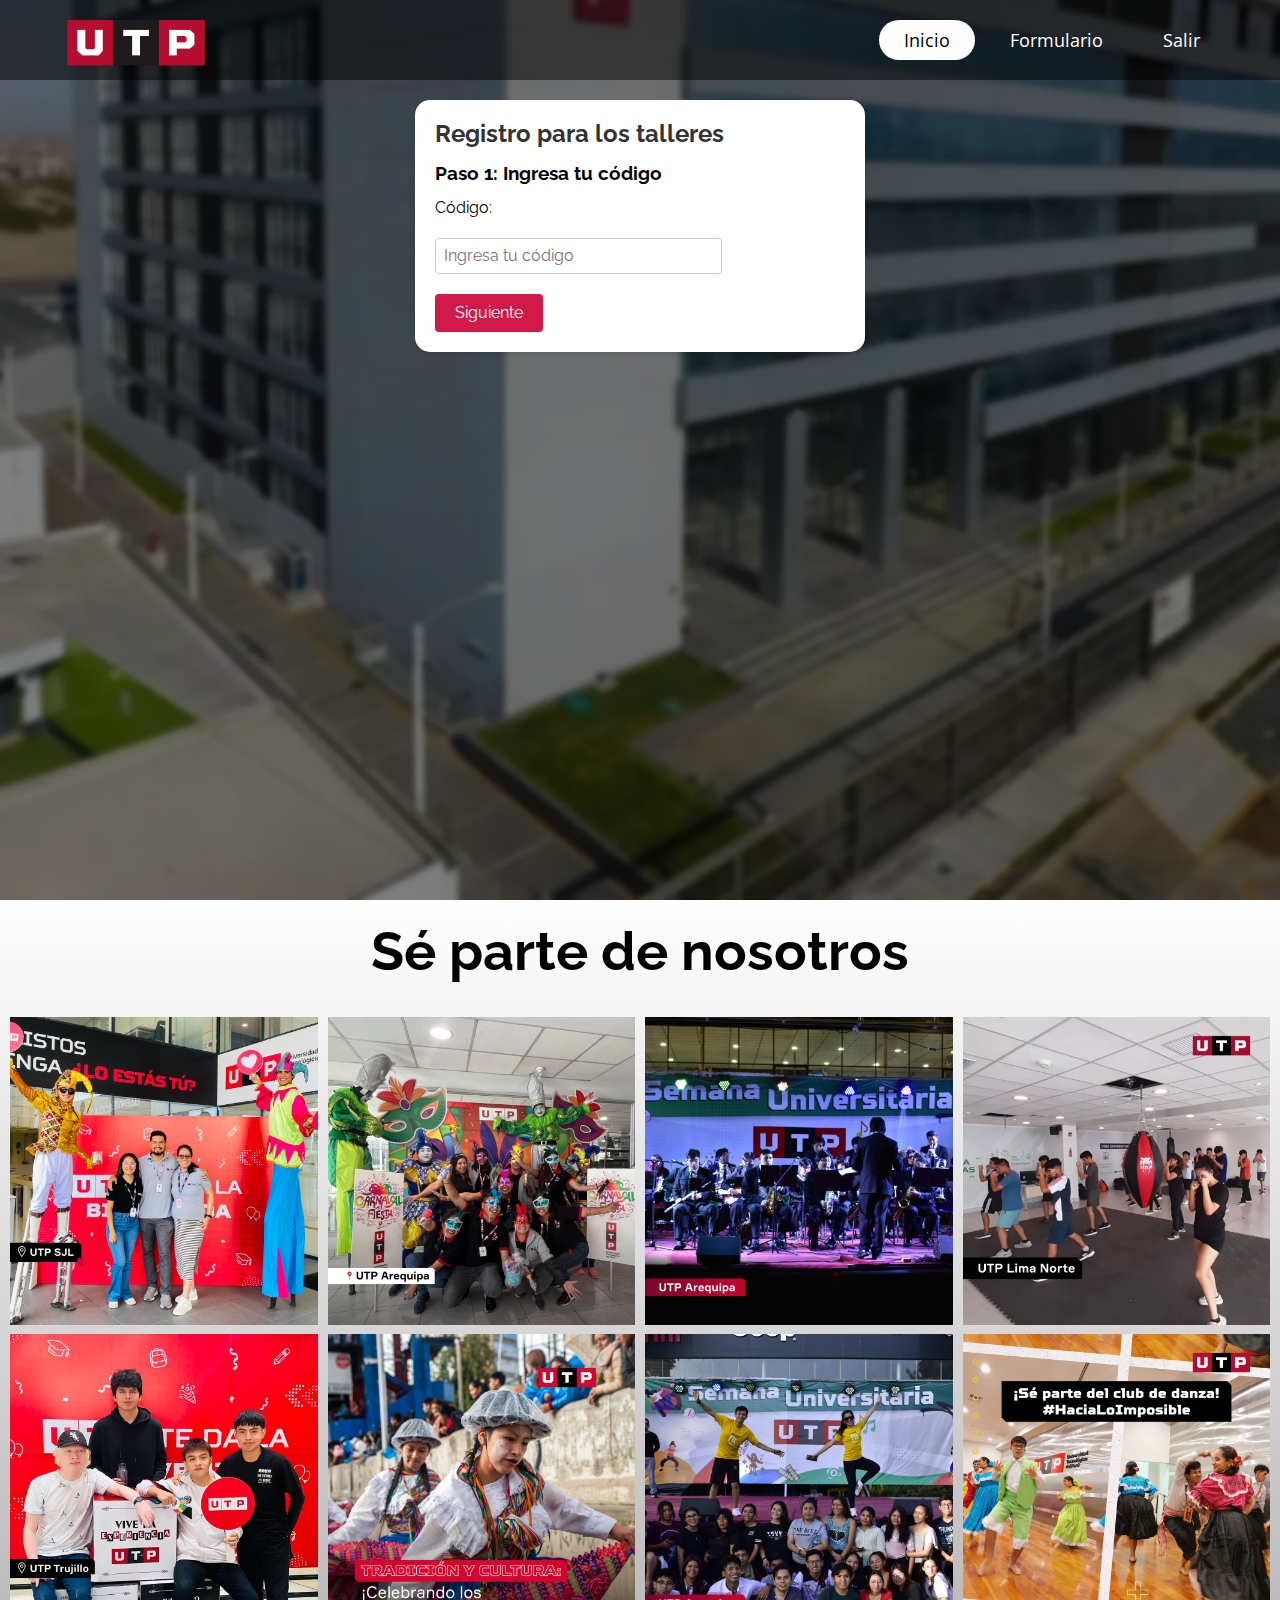
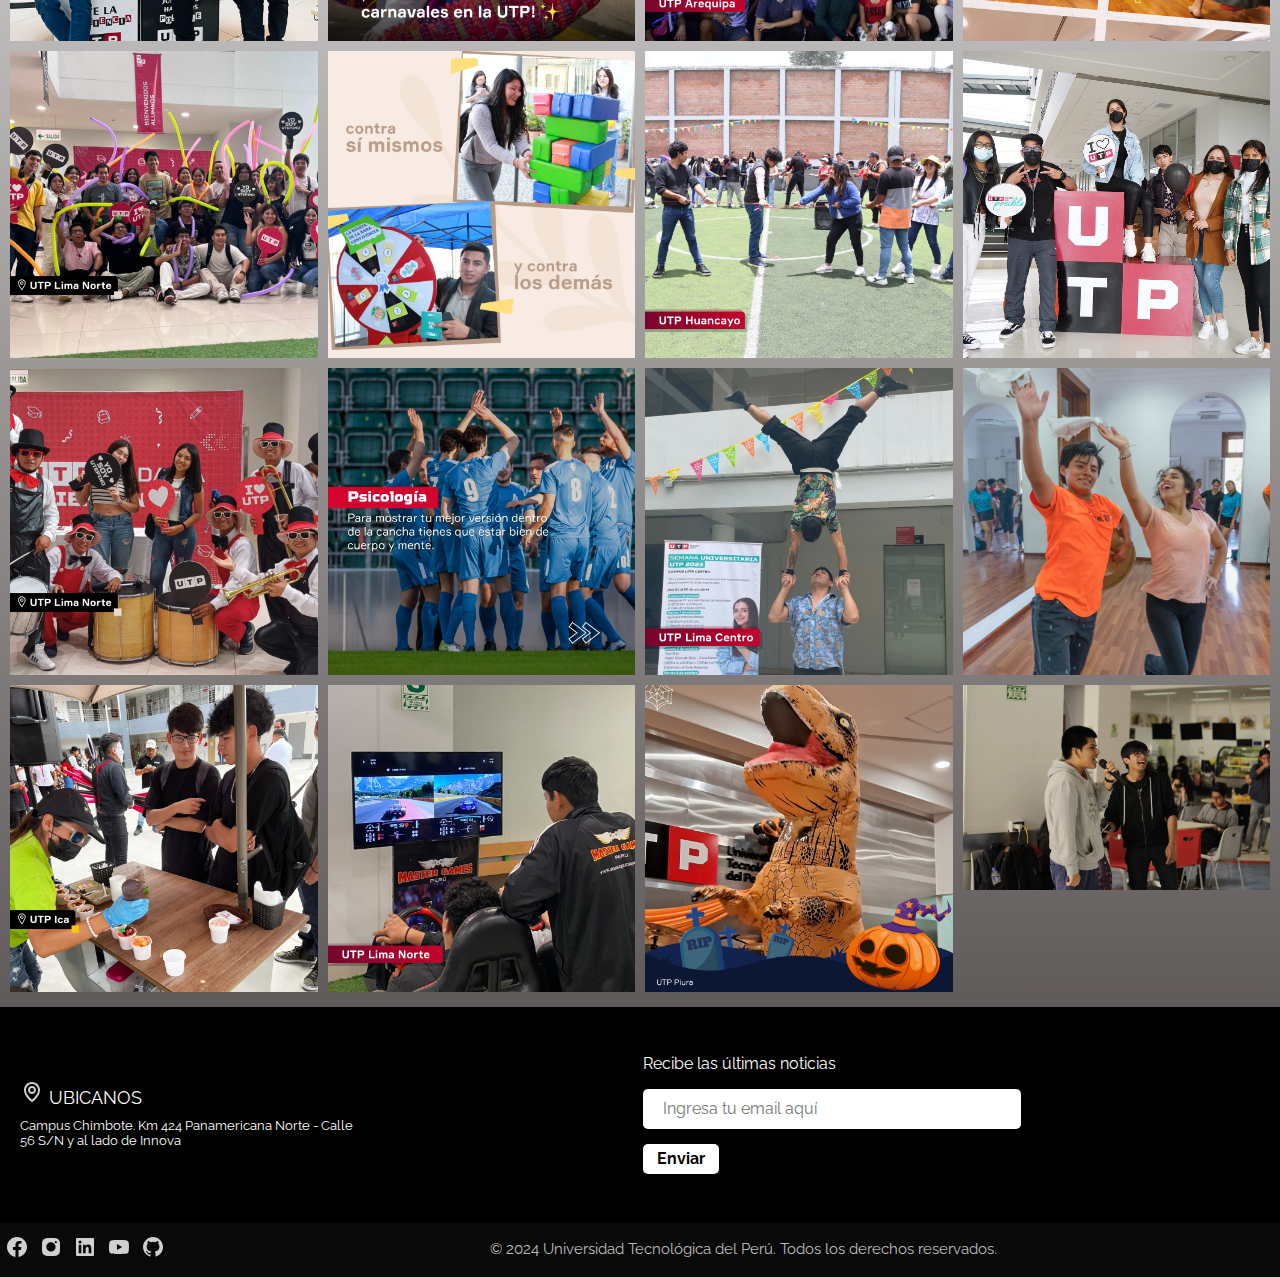
==== commit 73b2cd79: "Rediseño de la pagina web" ====
--- a/formulario.html
+++ b/formulario.html
@@ -8,166 +8,234 @@
     <link rel="stylesheet" href="./css/style.css" />
   </head>
   <body>
-    <header>
+    <header class="header-formulario">
       <section class="navegacion">
-          <div class="logo">
-              <img src="img-nav/logo.png" alt="Logo">
+        <div class="logo">
+          <img src="./img-nav/logo.webp" alt="Logo" />
+        </div>
+
+        <div class="hamburger">
+          <div class="line"></div>
+          <div class="line"></div>
+          <div class="line"></div>
+        </div>
+
+        <nav class="nav-bar">
+          <ul>
+            <li><a href="principal.html" class="active">Inicio</a></li>
+            <li><a href="formulario.html">Formulario</a></li>
+            <li><a href="index.html">Salir</a></li>
+          </ul>
+        </nav>
+      </section>
+      <section class="formulario-registro">
+        <section id="formulario">
+          <div class="form-container">
+            <h2>Registro para los talleres</h2>
+            <form
+              id="form"
+              action="#"
+              method="post"
+              onsubmit="event.preventDefault(); validarFormulario();"
+            >
+              <div class="form-step" id="step1">
+                <h3>Paso 1: Ingresa tu código</h3>
+                <div class="input-container">
+                  <label for="Codigo">Código:</label>
+                  <input
+                    type="text"
+                    id="Codigo"
+                    title="Código de Estudiante"
+                    name="Codigo"
+                    placeholder="Ingresa tu código"
+                    required
+                  />
+                  <span class="error-msg" id="errorCodigo"></span>
+                </div>
+                <div class="button-container">
+                  <button type="button" style="display: none">Regresar</button>
+                  <button type="button" onclick="nextStep(1)">Siguiente</button>
+                </div>
+              </div>
+              <div class="form-step" id="step2">
+                <h3>Paso 2: Ingresa tus datos personales</h3>
+                <div class="input-container">
+                  <label for="nombre">Nombre:</label>
+                  <input
+                    type="text"
+                    id="nombre"
+                    name="Nombre"
+                    placeholder="Escribe tu nombre"
+                    required
+                  />
+                  <span class="error-msg" id="errorNombre"></span>
+                </div>
+                <div class="input-container">
+                  <label for="apellido">Apellido:</label>
+                  <input
+                    type="text"
+                    id="apellido"
+                    name="Apellido"
+                    placeholder="Escribe tu apellido"
+                    required
+                  />
+                  <span class="error-msg" id="errorApellido"></span>
+                </div>
+                <div class="input-container">
+                  <label for="numero">Número:</label>
+                  <input
+                    type="text"
+                    name="numero"
+                    id="numero"
+                    placeholder="Ejemplo: 999999999"
+                    required
+                  />
+                  <span class="error-msg" id="errorNumero"></span>
+                </div>
+                <div class="button-container">
+                  <button type="button" onclick="previousStep(2)">
+                    Regresar
+                  </button>
+                  <button type="button" onclick="nextStep(2)">Siguiente</button>
+                </div>
+              </div>
+              <div class="form-step" id="step3">
+                <h3>Paso 3: Selecciona un taller</h3>
+                <div class="input-container">
+                  <label for="taller">Seleccione un taller:</label>
+                  <select id="taller" name="talleres" required>
+                    <option value="taller1">Taller Cultural</option>
+                    <option value="taller2">Taller Deportivo</option>
+                  </select>
+                </div>
+                <div class="button-container">
+                  <button type="button" onclick="previousStep(3)">
+                    Regresar
+                  </button>
+                  <button type="submit">Enviar</button>
+                </div>
+              </div>
+            </form>
+            <p id="enviado-msg" class="enviado-msg" style="display: none">
+              <b>¡Formulario enviado correctamente!</b>
+            </p>
+            <div id="resumen" class="resumen" style="display: none">
+              <h3>Resumen de la Información</h3>
+              <p><strong>Código:</strong> <span id="resumenCodigo"></span></p>
+              <p><strong>Nombre:</strong> <span id="resumenNombre"></span></p>
+              <p><strong>Correo:</strong> <span id="resumenCorreo"></span></p>
+              <p><strong>Número:</strong> <span id="resumenNumero"></span></p>
+              <p><strong>Taller:</strong> <span id="resumenTaller"></span></p>
+              <p>Se enviará más información al correo.</p>
+            </div>
           </div>
-
-          <div class="hamburger">
-              <div class="line"></div>
-              <div class="line"></div>
-              <div class="line"></div>
-          </div>
-
-          <nav class="nav-bar">
-              <ul>
-                  <li><a href="principal.html" class="active">Inicio</a></li>
-                  <li><a href="formulario.html">Formulario</a></li>
-                  <li><a href="index.html">Salir</a></li>
-              </ul>
-      </section>
-      <section class="container-titulo">
-          <h1 class="portada-titulo">Area de Oficina Extracurricular</h1>
+        </section>
       </section>
     </header>
-    <section class="formulario-registro">
-      <section id="formulario">
-          <div class="form-container">
-              <h2>Registro para los talleres</h2>
-              <form id="form" action="#" method="post" onsubmit="event.preventDefault(); validarFormulario();">
-                  <div class="form-step" id="step1">
-                      <h3>Paso 1: Ingresa tu código</h3>
-                      <div class="input-container">
-                          <label for="Codigo">Código:</label>
-                          <input type="text" id="Codigo" title="Código de Estudiante" name="Codigo" placeholder="Ingresa tu código" required>
-                          <span class="error-msg" id="errorCodigo"></span>
-                      </div>
-                      <div class="button-container">
-                          <button type="button" style="display: none;">Regresar</button>
-                          <button type="button" onclick="nextStep(1)">Siguiente</button>
-                      </div>
-                  </div>
-                  <div class="form-step" id="step2">
-                      <h3>Paso 2: Ingresa tus datos personales</h3>
-                      <div class="input-container">
-                          <label for="nombre">Nombre:</label>
-                          <input type="text" id="nombre" name="Nombre" placeholder="Escribe tu nombre" required>
-                          <span class="error-msg" id="errorNombre"></span>
-                      </div>
-                      <div class="input-container">
-                          <label for="apellido">Apellido:</label>
-                          <input type="text" id="apellido" name="Apellido" placeholder="Escribe tu apellido" required>
-                          <span class="error-msg" id="errorApellido"></span>
-                      </div>
-                      <div class="input-container">
-                          <label for="numero">Número:</label>
-                          <input type="text" name="numero" id="numero" placeholder="Ejemplo: 999999999" required>
-                          <span class="error-msg" id="errorNumero"></span>
-                      </div>
-                      <div class="button-container">
-                          <button type="button" onclick="previousStep(2)">Regresar</button>
-                          <button type="button" onclick="nextStep(2)">Siguiente</button>
-                      </div>
-                  </div>
-                  <div class="form-step" id="step3">
-                      <h3>Paso 3: Selecciona un taller</h3>
-                      <div class="input-container">
-                          <label for="taller">Seleccione un taller:</label>
-                          <select id="taller" name="talleres" required>
-                              <option value="taller1">Taller Cultural</option>
-                              <option value="taller2">Taller Deportivo</option>
-                          </select>
-                      </div>
-                      <div class="button-container">
-                          <button type="button" onclick="previousStep(3)">Regresar</button>
-                          <button type="submit">Enviar</button>
-                      </div>
-                  </div>
-              </form>
-              <p id="enviado-msg" class="enviado-msg" style="display:none;"><b>¡Formulario enviado correctamente!</b></p>
-              <div id="resumen" class="resumen" style="display:none;">
-                  <h3>Resumen de la Información</h3>
-                  <p><strong>Código:</strong> <span id="resumenCodigo"></span></p>
-                  <p><strong>Nombre:</strong> <span id="resumenNombre"></span></p>
-                  <p><strong>Correo:</strong> <span id="resumenCorreo"></span></p>
-                  <p><strong>Número:</strong> <span id="resumenNumero"></span></p>
-                  <p><strong>Taller:</strong> <span id="resumenTaller"></span></p>
-                  <p>Se enviará más información al correo.</p>
-              </div>
-          </div>
-      </section>
-  </section>
-  </section>
+
     <section class="galeria">
-        <div class="galeria-titulo">
-            <h2>Sé parte de nosotros</h2>
-        </div>
-        <div class="row">
-            <div class="column">
-                <img src="./galeria/imagen1.jpg" alt="imagen 1">
-                <img src="./galeria/imagen2.jpg" alt="imagen 1">
-                <img src="./galeria/imagen3.jpg" alt="imagen 1">
-                <img src="./galeria/imagen4.jpg" alt="imagen 1">
-                <img src="./galeria/imagen5.jpg" alt="imagen 1">
-            </div>
-            <div class="column">
-                <img src="./galeria/imagen6.jpg" alt="imagen 1">
-                <img src="./galeria/imagen7.jpg" alt="imagen 1">
-                <img src="./galeria/imagen8.jpg" alt="imagen 1">
-                <img src="./galeria/imagen9.jpg" alt="imagen 1">
-                <img src="./galeria/imagen10.jpg" alt="imagen 1">
-            </div>
-            <div class="column">
-                <img src="./galeria/imagen11.jpg" alt="imagen 1">
-                <img src="./galeria/imagen12.jpg" alt="imagen 1">
-                <img src="./galeria/imagen13.jpg" alt="imagen 1">
-                <img src="./galeria/imagen14.jpg" alt="imagen 1">
-                <img src="./galeria/imagen15.jpg" alt="imagen 1">
-            </div>
-            <div class="column">
-                <img src="./galeria/imagen16.png" alt="imagen 1">
-                <img src="./galeria/imagen17.jpg" alt="imagen 1">
-                <img src="./galeria/imagen18.jpg" alt="imagen 1">
-                <img src="./galeria/imagen19.jpg" alt="imagen 1">
-                <img src="./galeria/imagen20.jpg" alt="imagen 1">
-            </div>
-        </div>
+      <div class="galeria-titulo">
+        <h2>Sé parte de nosotros</h2>
+      </div>
+      <div class="row">
+        <div class="column">
+          <img src="./galeria/imagen1.jpg" alt="imagen 1" />
+          <img src="./galeria/imagen2.jpg" alt="imagen 1" />
+          <img src="./galeria/imagen3.jpg" alt="imagen 1" />
+          <img src="./galeria/imagen4.jpg" alt="imagen 1" />
+          <img src="./galeria/imagen5.jpg" alt="imagen 1" />
+        </div>
+        <div class="column">
+          <img src="./galeria/imagen6.jpg" alt="imagen 1" />
+          <img src="./galeria/imagen7.jpg" alt="imagen 1" />
+          <img src="./galeria/imagen8.jpg" alt="imagen 1" />
+          <img src="./galeria/imagen9.jpg" alt="imagen 1" />
+          <img src="./galeria/imagen10.jpg" alt="imagen 1" />
+        </div>
+        <div class="column">
+          <img src="./galeria/imagen11.jpg" alt="imagen 1" />
+          <img src="./galeria/imagen12.jpg" alt="imagen 1" />
+          <img src="./galeria/imagen13.jpg" alt="imagen 1" />
+          <img src="./galeria/imagen14.jpg" alt="imagen 1" />
+          <img src="./galeria/imagen15.jpg" alt="imagen 1" />
+        </div>
+        <div class="column">
+          <img src="./galeria/imagen16.png" alt="imagen 1" />
+          <img src="./galeria/imagen17.jpg" alt="imagen 1" />
+          <img src="./galeria/imagen18.jpg" alt="imagen 1" />
+          <img src="./galeria/imagen19.jpg" alt="imagen 1" />
+          <img src="./galeria/imagen20.jpg" alt="imagen 1" />
+        </div>
+      </div>
     </section>
 
     <footer class="footer-utp">
-        <div class="footer-seccion1">
-            <div class="footer-ubicanos">
-                <h2>
-                    <img src="./iconos/bx-map.svg" alt="ubicanos-logo">
-                    UBICANOS
-                </h2>
-                <p>
-                    Campus Chimbote. Km 424 Panamericana Norte - Calle 56 S/N y al lado de Innova
-                </p>
-            </div>
-            <div class="footer-email">
-                <form class="footer-form">
-                    <p>Recibe las últimas noticias</p>
-                    <input type="email" id="email" placeholder="Ingresa tu email aquí">
-                    <button type="submit">Enviar</button>
-                </form>
-            </div>
-        </div>
-        <div class="footer-seccion2">
-            <div class="footer-iconos">
-                <ul>
-                    <li><a href="https://www.facebook.com/UTP.Peru" target="_blank"><img src="./iconos/facebook.svg" alt="icono-facebook"></a></li>
-                    <li><a href="https://www.instagram.com/universidadutp/?hl=es" target="_blank"><img src="./iconos/instagram.svg" alt="icono-instagram"></a></li>
-                    <li><a href="https://pe.linkedin.com/school/utp-universidad-tecnologica-del-peru/" target="_blank"><img src="./iconos/linkedin.svg" alt="icono-linkedin"></a></li>
-                    <li><a href="https://www.youtube.com/channel/UCLQEBv7WN0SgOFD_nRLraRQ" target="_blank"><img src="./iconos/youtube.svg" alt="icono-youtube"></a></li>
-                    <li><a href="https://github.com/AndreeBermudez" target="_blank"><img src="./iconos/github.svg" alt="icono-github"></a></li>
-                </ul>
-            </div>
-            <div class="footer-copy">
-                <p>© 2024 Universidad Tecnológica del Perú. Todos los derechos reservados.</p>
-            </div>
-        </div>
+      <div class="footer-seccion1">
+        <div class="footer-ubicanos">
+          <h2>
+            <img src="./iconos/bx-map.svg" alt="ubicanos-logo" />
+            UBICANOS
+          </h2>
+          <p>
+            Campus Chimbote. Km 424 Panamericana Norte - Calle 56 S/N y al lado
+            de Innova
+          </p>
+        </div>
+        <div class="footer-email">
+          <form class="footer-form">
+            <p>Recibe las últimas noticias</p>
+            <input
+              type="email"
+              id="email"
+              placeholder="Ingresa tu email aquí"
+            />
+            <button type="submit">Enviar</button>
+          </form>
+        </div>
+      </div>
+      <div class="footer-seccion2">
+        <div class="footer-iconos">
+          <ul>
+            <li>
+              <a href="https://www.facebook.com/UTP.Peru" target="_blank"
+                ><img src="./iconos/facebook.svg" alt="icono-facebook"
+              /></a>
+            </li>
+            <li>
+              <a
+                href="https://www.instagram.com/universidadutp/?hl=es"
+                target="_blank"
+                ><img src="./iconos/instagram.svg" alt="icono-instagram"
+              /></a>
+            </li>
+            <li>
+              <a
+                href="https://pe.linkedin.com/school/utp-universidad-tecnologica-del-peru/"
+                target="_blank"
+                ><img src="./iconos/linkedin.svg" alt="icono-linkedin"
+              /></a>
+            </li>
+            <li>
+              <a
+                href="https://www.youtube.com/channel/UCLQEBv7WN0SgOFD_nRLraRQ"
+                target="_blank"
+                ><img src="./iconos/youtube.svg" alt="icono-youtube"
+              /></a>
+            </li>
+            <li>
+              <a href="https://github.com/AndreeBermudez" target="_blank"
+                ><img src="./iconos/github.svg" alt="icono-github"
+              /></a>
+            </li>
+          </ul>
+        </div>
+        <div class="footer-copy">
+          <p>
+            © 2024 Universidad Tecnológica del Perú. Todos los derechos
+            reservados.
+          </p>
+        </div>
+      </div>
     </footer>
     <script src="./js/script.js"></script>
     <script src="./js/form.js"></script>
--- a/css/style.css
+++ b/css/style.css
@@ -12,12 +12,17 @@
 /************************ NAVEGACION *********************************/
 
 header {
-  background-image: url(../img-nav/portada.jpg);
+  background-image: url(../img-nav/portada.webp);
   background-size: cover;
   background-position: center;
   box-shadow: inset 0 0 0 1000px rgba(0, 0, 0, 0.5);
   width: 100%;
   height: 100vh;
+}
+
+.header-formulario{
+  background-image: url(../img-nav/CHIMBOTE.webp);
+  background-position: center 100%;
 }
 
 .navegacion {
@@ -83,107 +88,108 @@
 /************************ CONOCENOS *********************************/
 
 .conocenos {
-  background-color: #151414;
-  width: 100%;
-  height: 100vh;
-}
-
-.conocenos-titulo {
+  background-color: #eeeeee;
+  width: 100%;
+  min-height: 100vh;
+  display: flex;
+}
+
+.conocenos__imagen {
+  width: 30%;
+  min-height: 100vh;
+  min-width: 400px;
+  /* background-color: blue; */
+  display: flex;
+  justify-content: center;
+  align-items: center;
+}
+
+.conocenos__imagen img {
+  width: 100%;
+  height: 100%;
+  object-fit: cover;
+  object-position: center;
+  box-shadow: 4px 4px 4px rgba(0, 0, 0, 0.25);
+}
+
+.conocenos__contenedor {
+  width: 70%;
+  min-height: 100vh;
+  /* background-color: #f50c0c; */
+}
+
+.conocenos__texto {
   width: 90%;
-  height: 120px;
-  color: #fefefe;
-  font-size: 54px;
-  font-weight: bold;
+  height: auto;
   margin: 0 auto;
-  text-align: center;
-  padding: 20px 0;
-}
-
-.conocenos-container {
-  width: 90%;
-  height: calc(100vh - 200px);
-  margin: 30px auto 0 auto;
-  background-color: #fefefe;
-  border-radius: 0 60px 0 0;
-  display: flex;
-}
-
-.conocenos-image {
-  width: 50%;
-  height: 100%;
-  background-image: url(../img-presentacion/vida.jpg);
-  background-size: cover;
-  background-position: center;
-}
-
-.conocenos-descripcion {
-  width: 50%;
-  height: 100%;
-  border-radius: inherit;
+  padding: 30px 0 30px 40px;
+  /* background-color: aqua; */
   display: flex;
   flex-direction: column;
   justify-content: space-evenly;
 }
 
-.descripcion-container {
+.conocenos__titulo {
+  background-color: #f11039;
+  width: min-content;
+  padding: 10px 30px;
+  font-size: 1.3rem;
+  margin-bottom: 10px;
+  border-radius: 0 30px 0 80px;
+  color: #fefefe;
+}
+
+.conocenos__descripcion {
+  background-color: rgba(255, 255, 255, 0.6);
   width: 90%;
-  max-width: 600px;
-  height: 30%;
-  max-height: 165px;
+  padding: 20px 10px;
+  border-radius: 20px;
+  box-shadow: 4px 4px 4px rgba(0, 0, 0, 0.25);
+  margin-bottom: 20px;
+}
+
+.conocenos__descripcion p{
+  font-size: 1rem;
+  color: #2a2a2a;
+  text-align: justify;
+  line-height: 1.5;
+}
+
+.conocenos__responsive{
+  display: none;
+  width: 50%;
+}
+
+.conocenos__responsive img{
+  object-fit: cover;
+  width: 100%;
+}
+
+.conocenos_myv{
+  display: flex;
+  width: 90%;
   margin: 0 auto;
-  position: relative;
-  flex-direction: column;
-  justify-content: start;
-}
-
-.desc-container-1 {
-  width: 80%;
-  height: 120px;
-  margin: 0 auto;
-  background-color: #911315;
-  border-radius: 0 60px 0 0;
-}
-
-.desc-container-1 h3 {
-  color: #fefefe;
-  font-size: 36px;
-  font-weight: bold;
-  margin: 0;
-  padding: 40px 0;
-  text-align: center;
-}
-
-.desc-container-2 {
-  width: 217px;
-  height: 40px;
-  background-color: #000000;
-  border-radius: 60px 0 0 0;
-  position: absolute;
-  right: 10px;
-  bottom: 25px;
-}
-
-.desc-container-2 h4 {
-  text-align: center;
-  font-size: 24px;
-  color: #fefefe;
-  padding-top: 8px;
-  font-weight: 300;
-}
-
-.descripcion-parrafo {
-  width: 90%;
-  height: 60%;
-  margin: 0 auto;
-  font-size: 25px;
-  text-align: center;
-  padding: 040px;
-  display: flex;
+  justify-content: space-evenly;
+  padding: 30px 0 30px 40px;
+}
+
+.mision{
+  flex-basis: 40%;
+}
+
+.vision{
+  flex-basis: 40%;
+}
+
+.svg-myv{
+  display: flex;
+  justify-content: center;
   align-items: center;
 }
 
-.active {
-  height: 100%;
+.svg-myv img{
+  width: 50%;
+  aspect-ratio: 1/1;
 }
 
 /************************ FAQ *********************************/
@@ -196,7 +202,7 @@
 
 .FAQ-header {
   background-image: linear-gradient(rgba(0, 0, 0, 0.7), rgba(0, 0, 0, 0.7)),
-    url(../img-nav/search.jpg);
+    url(../img-nav/search.webp);
   background-position: top center;
   background-repeat: no-repeat;
   background-size: cover;
@@ -334,37 +340,41 @@
 .vida-utp {
   background-color: #ececec;
   width: 100%;
-  height: 100vh;
+  min-height: 100vh;
+  padding: 20px 0;
 }
 
 .vida-utp__titulo {
   width: 80%;
-  height: 120px;
+  height: auto;
   color: #000000;
-  font-size: 54px;
+  font-size: clamp(2.5rem, 4vw, 3.8rem);
   font-weight: bold;
-  margin: 0 auto;
+  margin: 10px auto;
   text-align: center;
-  padding: 20px 0;
 }
 
 .vida-utp__container {
   width: 80%;
-  height: calc(100vh - 180px);
-  margin: 20px auto 0 auto;
+  min-height: calc(100vh - 180px);
+  margin: 0 auto 0 auto;
+  background-color: transparent;
+  display: flex;
+  flex-direction: column;
+}
+
+.vida-utp-card{
+  display: flex; 
   background-color: #fefefe;
-  display: flex;
-  flex-wrap: wrap;
   flex-grow: 1;
 }
 
 .cont-principal {
   flex-basis: 50%;
-  height: 50%;
-}
-
-.vida-utp__c1 {
-  background-image: url(../img-presentacion/futbol.jpg);
+}
+
+.vida-utp__c1{
+  background-image: url(../img-presentacion/futbol.webp);
   background-size: cover;
   background-position: top;
   display: flex;
@@ -372,60 +382,9 @@
   align-items: end;
 }
 
-.vida-utp__c2 {
-  padding: 0 40px;
-  display: flex;
-  flex-direction: column;
-  justify-content: center;
-  align-items: center;
-  gap: 20px;
-}
-
-.vida-utp__c2 p {
-  text-align: center;
-  line-height: 1.5;
-}
-
-.vida-utp__c2 a {
-  background-color: #911315;
-  border-radius: 50px;
-  color: #fefefe;
-  padding: 15px;
-}
-
-.vida-utp__c3 {
-  padding: 0 40px;
-  display: flex;
-  flex-direction: column;
-  justify-content: center;
-  align-items: center;
-  gap: 20px;
-}
-
-.vida-utp__c3 p {
-  text-align: center;
-  line-height: 1.5;
-}
-
-.vida-utp__c3 a {
-  background-color: #000000;
-  border-radius: 50px;
-  color: #fefefe;
-  padding: 15px;
-}
-
-.vida-utp__c4 {
-  background-image: url(../img-presentacion/estudiantes.jpg);
-  background-size: cover;
-  background-position: center;
-  display: flex;
-  justify-content: center;
-  align-items: end;
-}
-
-.vida-utp__box {
+.vida-utp__box{
   width: 60%;
-  height: 80px;
+  min-height: 80px;
   background-color: rgba(0, 0, 0, 0.72);
 }
 
@@ -437,27 +396,8 @@
   text-transform: uppercase;
 }
 
-/************************NOTICIAS****************************************/
-.noticias {
-  background-color: #911315;
-  width: 100%;
-  height: 70vh;
-  display: flex;
-  justify-content: center;
-  align-items: center;
-}
-
-.noticias-container {
-  width: 80%;
-  height: 80%;
-  background-color: #fefefe;
-  display: flex;
-}
-
-.noticias-texto {
-  width: 40%;
-  height: 100%;
-  padding: 40px;
+.vida-utp__c2{
+  padding: 0 40px;
   display: flex;
   flex-direction: column;
   justify-content: center;
@@ -465,54 +405,127 @@
   gap: 20px;
 }
 
-.noticias-texto h2 {
-  color: #000000;
-  font-size: 30px;
-  font-weight: bold;
+.vida-utp__c2 p {
   text-align: center;
-  margin: 0;
-}
-
-.noticias-texto p {
-  color: #525252;
-  font-size: 15px;
-  text-align: center;
-}
-
-.noticias-slider {
-  width: 60%;
-  height: 100%;
-  display: flex;
+  line-height: 1.5;
+}
+
+.vida-utp__c4{
+  background-image: url(../img-presentacion/estudiantes.webp);
+  background-size: cover;
+  background-position: center;
+  display: flex;
+  justify-content: center;
+  align-items: end;
+}
+
+.vida-utp__c3 {
+  padding: 0 40px;
+  display: flex;
+  flex-direction: column;
   justify-content: center;
   align-items: center;
+  gap: 20px;
+}
+
+.vida-utp__c3 p {
+  text-align: center;
+  line-height: 1.5;
+}
+
+.vida-utp__c3 a {
+  background-color: #000000;
+  border-radius: 50px;
+  color: #fefefe;
+  padding: 15px;
+}
+
+/************************NOTICIAS****************************************/
+.noticias{
+  min-height: 100vh;
+  display: flex;
+  justify-content: center;
+  align-items: center;
+  flex-direction: column;
+  padding: 40px;
+  border-bottom: 1px solid rgba(0, 0, 0, 0.05);
+}
+
+.noticias-header{
+  text-align: center;
+  font-size: 1.4rem;
+}
+
+.noticias-container{
+  display: flex;
+  justify-content: center;
+  align-items: center;
+  margin: 20px 0;
+  flex-wrap: wrap;
+}
+
+.noticias-box{
+  width: 350px;
+  background-color: #fff;
+  border: 1px solid #cfcfcf;
+  margin: 20px;
+}
+
+.noticias-img{
+  width: 100%;
+  height: auto;
+}
+
+.noticias-img img{
+  width: 100%;
+  height: 100%;
+  object-fit: cover;
+  object-position: center;
+}
+
+.noticias-texto{
+  padding: 30px;
+  display: flex;
+  flex-direction: column;
+}
+
+.noticias-texto span{
+  color: #f33c3c;
+  font-size: 0.9rem;
+  margin-bottom: 10px;
+}
+
+.noticias-texto .n-titulo{
+  font-size: 1.3rem;
+  font-weight: 500;
+  color: #272727;
+}
+
+.noticias-texto .n-titulo:hover{
+  color:  #f33c3c;
+  transition: all ease 0.3s;
+}
+
+.noticias-texto p{
+  color:  #9b9b9b;
+  font-size: 0.9rem;
+  display: -webkit-box;
+  -webkit-line-clamp: 3;
+  -webkit-box-orient: vertical;
   overflow: hidden;
-  box-shadow: 0 0 10px #a8a8a8;
-  overflow: hidden;
-}
-
-.slider-container {
-  width: 100%;
-  height: auto;
-  background-color: #13917c;
-  animation: slide 8s infinite linear;
-}
-
-.slider-container ul {
-  display: flex;
-  padding: 0;
-  width: 200%;
-}
-
-.slider-container li {
-  list-style: none;
-  width: 100%;
-}
-
-.slider-container img {
-  width: 100%;
-  height: 100%;
-}
-
+  text-overflow: ellipsis;
+  margin: 20px 0px;
+}
+
+.noticias-texto a{
+  color: #0f0f0f;
+  font-weight: 500;
+}
+
+.noticias-texto a:hover{
+  color:  #f33c3c;
+  transition: all ease 0.3s;
+}
 /************************ FOOTER *********************************/
 
 .footer-utp {
@@ -612,9 +625,6 @@
 /************************FORMULARIO*********************************/
 .formulario-registro {
   font-family: 'Libre Franklin', sans-serif;
-  background-color: #f0f0f0;
-  background-image: url('https://api-dev.utpxpedition.com/new-vi-drupal/sites/default/files/home/bg02.jpg');
-  background-size: cover;
   width: 100%;
   height: 70vh;
 }
@@ -640,8 +650,15 @@
   display: none;
 }
 
+.form-step h3{
+  margin: 15px 0;
+}
+
 .input-container {
   margin-bottom: 20px;
+  display: flex;
+  flex-direction: column;
+  gap: 15px;
 }
 
 .input-container label {
@@ -723,10 +740,11 @@
 .resumen h3 {
   color: #333;
   margin-top: 0;
+  margin-bottom: 15px;
 }
 
 .resumen p {
-  margin-bottom: 0.5em;
+  margin-bottom: 1em;
 }
 
 .resumen strong {
@@ -775,28 +793,8 @@
   .navegacion {
     padding: 0 50px;
   }
-
-  .desc-container-1 h3 {
-    font-size: 30px;
-  }
-
-  .desc-container-2 h4 {
-    font-size: 20px;
-  }
-
-  .descripcion-parrafo {
-    font-size: 20px;
-  }
-
-  .desc-container-1 {
-    height: 100px;
-  }
-
-  .desc-container-2 {
-    height: 35px;
-    bottom: 35px;
-  }
-}
+}
+
 
 @media screen and (max-width: 1100px) {
   .navegacion {
@@ -805,63 +803,6 @@
 
   .portada-titulo {
     font-size: 45px;
-  }
-
-  .conocenos-image {
-    display: none;
-  }
-
-  .conocenos-descripcion {
-    flex-grow: 1;
-    justify-content: center;
-  }
-
-  .conocenos-container {
-    background-image: url(../img-presentacion/vida.jpg);
-    background-size: cover;
-    background-position: center;
-    box-shadow: inset 0 0 0 1000px rgba(0, 0, 0, 0.4);
-  }
-
-  .desc-container-1 {
-    background-color: #dddddd;
-  }
-
-  .desc-container-1 h3 {
-    color: #000000;
-  }
-
-  .descripcion-parrafo {
-    color: #ffffff;
-    font-weight: 500;
-    line-height: 1.5;
-    background-color: rgba(0, 0, 0, 0.6);
-    height: 40%;
-  }
-
-  .noticias-container {
-    flex-direction: column;
-    align-items: center;
-    justify-content: center;
-  }
-
-  .noticias-texto h2 {
-    font-size: 28px;
-  }
-
-  .noticias-texto {
-    width: 80%;
-    height: 250px;
-    padding: 20px;
-  }
-
-  .noticias-slider {
-    width: 60%;
-    height: 40%;
-    min-height: 220px;
-    margin-bottom: 40px;
-    box-shadow: 0 0 10px #373737;
-    border-radius: 20px;
   }
 
   /*****************/
@@ -903,6 +844,96 @@
     color: #fefefebb;
     font-size: 12px;
     padding-left: 25%;
+  }
+}
+
+
+@media screen and (max-width: 1024px) {
+  .conocenos__imagen {
+    display: none;
+  }
+
+  .conocenos__contenedor {
+    width: 100%;
+  }
+
+  .conocenos__texto {
+    padding: 30px 0 30px 20px;
+  }
+
+  .conocenos__titulo {
+    padding: 10px 20px;
+    font-size: 1.2rem;
+  }
+
+  .conocenos__descripcion {
+    padding: 20px 5px;
+  }
+  
+  .conocenos__responsive{
+    display: flex;
+    justify-content: center;
+    margin: 0 auto;
+  }
+
+  .conocenos__responsive img{
+    object-fit: cover;
+    object-position: center 85%;
+    width: 50%;
+    border-radius: 100%;
+    min-width: 150px;
+    aspect-ratio: 1/1;
+  }
+
+  .conocenos_myv{
+    flex-direction: column;
+  }
+
+  .mision{
+    margin-bottom: 20px;
+  }
+
+  .vision{
+    margin-top: 20px;
+  }
+
+  .svg-myv{
+    border-radius: 50%;
+    aspect-ratio: 1/1;
+    background-color: #a4a4a4;
+    width: 30%;
+    min-width: 150px;
+    overflow: hidden;
+    margin: 0 auto;
+  }
+
+  .svg-myv img{
+    width: 80%;
+    object-fit: cover;
+    
+  }
+
+  .vida-utp-card{
+    display: flex; 
+    flex-direction: column;
+    flex-grow: 1;
+    margin-bottom: 50px;
+  }
+
+  .vida-utp__c1, .vida-utp__c4 {
+    min-height: 250px; 
+  }
+
+  .vida-utp__c2, .vida-utp__c3 {
+    padding: 40px 20px;
+  }
+  
+  .vida-utp__c3 {
+    order: 2;
+  }
+
+  .vida-utp__c4 {
+    order: 1; 
   }
 }
 
@@ -958,49 +989,6 @@
     margin: 0;
   }
 
-  .vida-utp__box p {
-    font-size: 13px;
-  }
-
-  .vida-utp {
-    height: 100%;
-    min-height: 200vh;
-    padding-bottom: 50px;
-  }
-
-  .vida-utp__container {
-    display: flex;
-    flex-direction: column;
-    flex-wrap: nowrap;
-    background-color: #ececec;
-    min-height: 100vh;
-  }
-
-  .vida-utp__container div:nth-child(1) {
-    order: 1;
-    height: 400px;
-  }
-  .vida-utp__box {
-    max-height: 80px;
-    margin-top: 300px;
-  }
-  .vida-utp__container div:nth-child(2) {
-    order: 2;
-    background-color: white;
-    height: 60%;
-    padding: 50px 0;
-  }
-  .vida-utp__container div:nth-child(3) {
-    order: 4;
-    background-color: white;
-    height: 60%;
-    padding: 40px 0;
-  }
-  .vida-utp__container div:nth-child(4) {
-    order: 3;
-    margin-top: 50px;
-  }
-
   .column {
     flex: 50%;
   }
@@ -1035,39 +1023,6 @@
     font-size: 26px;
     margin: 0;
     text-align: center;
-  }
-
-  .conocenos-titulo {
-    font-size: 45px;
-    padding: 40px 0;
-  }
-
-  .descripcion-parrafo {
-    font-size: 18px;
-  }
-
-  .noticias-texto h2 {
-    font-size: 25px;
-  }
-
-  .noticias-texto {
-    width: 90%;
-    height: 250px;
-    padding: 20px;
-  }
-
-  .noticias-slider {
-    width: 70%;
-    height: 40%;
-    min-height: 220px;
-    margin-bottom: 40px;
-    box-shadow: 0 0 10px #373737;
-    border-radius: 20px;
-  }
-
-  .vida-utp {
-    height: 100%;
-    min-height: 210vh;
   }
 
   .footer-seccion1,
@@ -1100,8 +1055,6 @@
   font-size: 15px;
 }
 
-
-  
   .footer-email {
     width: 100%;
     height: 100%;
@@ -1162,49 +1115,8 @@
     font-size: 35px;
   }
 
-  .container-titulo {
-    padding: 350px 25px;
-  }
-
-  .conocenos-titulo {
-    font-size: 30px;
-    height: 100px;
-  }
-
-  .descripcion-parrafo {
-    min-height: 350px;
-  }
-
-  .desc-container-1 {
-    height: 90px;
-  }
-
-  .desc-container-1 h3 {
-    font-size: 20px;
-  }
-
-  .desc-container-2 {
-    bottom: 45px;
-    width: 150px;
-  }
-
   .column {
     flex: 100%;
   }
 }
 
-@keyframes slide {
-  0% {
-    margin-left: 0%;
-  }
-  45% {
-    margin-left: 0%;
-  }
-
-  50% {
-    margin-left: -200%;
-  }
-  95% {
-    margin-left: -200%;
-  }
-}
